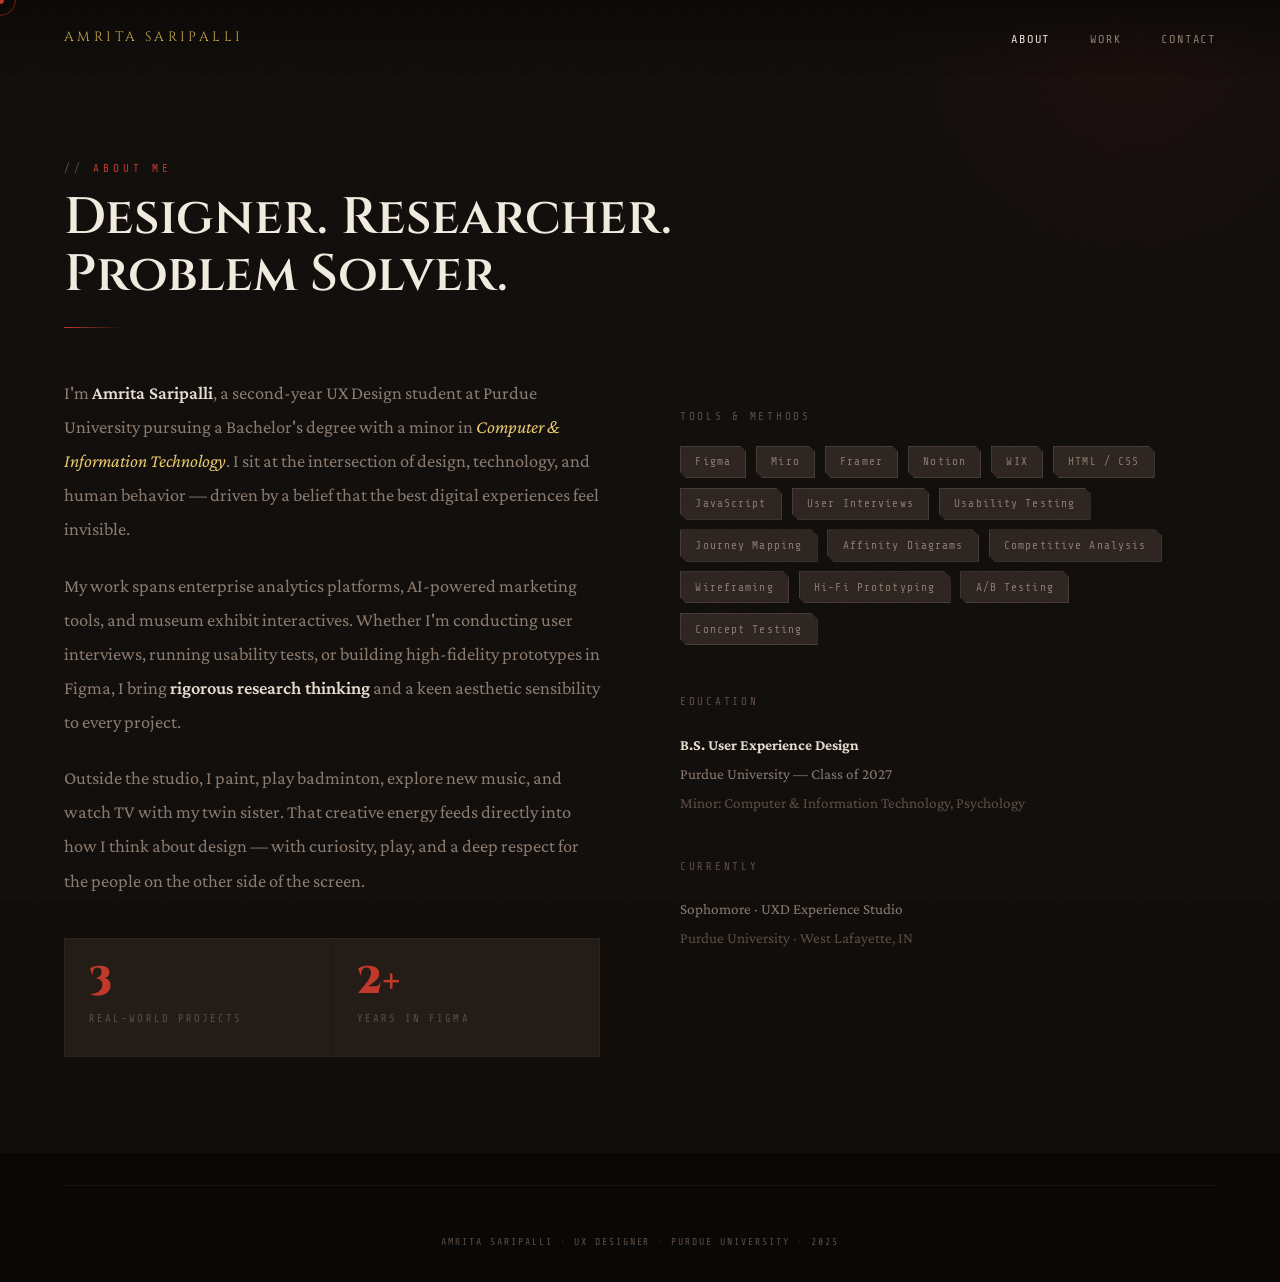
==== about.html @ bf7b432e "Add files via upload" ====
<!DOCTYPE html>
<html lang="en">
<head>
  <meta charset="UTF-8" />
  <meta name="viewport" content="width=device-width, initial-scale=1.0" />
  <title>About — Amrita Saripalli</title>
  <link rel="preconnect" href="https://fonts.googleapis.com">
  <link rel="preconnect" href="https://fonts.gstatic.com" crossorigin>
  <link href="https://fonts.googleapis.com/css2?family=Cinzel:wght@400;600;900&family=Crimson+Pro:ital,wght@0,300;0,400;0,600;1,300;1,400&family=Share+Tech+Mono&display=swap" rel="stylesheet">
  <link rel="stylesheet" href="style.css">
</head>
<body>

  <div id="cursor-dot"></div>
  <div id="cursor-ring"></div>

  <nav>
    <a href="index.html" class="nav-logo">Amrita Saripalli</a>
    <ul class="nav-links">
      <li><a href="about.html" style="color: var(--canvas);">About</a></li>
      <li><a href="index.html#projects">Work</a></li>
      <li><a href="index.html#contact">Contact</a></li>
    </ul>
  </nav>

  <section id="about" style="padding-top: 10rem; min-height: 100vh;">
    <p class="section-label">About Me</p>
    <h2 class="section-title">Designer. Researcher.<br>Problem Solver.</h2>
    <div class="section-divider"></div>

    <div class="about-grid">
      <div class="about-text">
        <p>
          I'm <strong>Amrita Saripalli</strong>, a second-year UX Design student at Purdue University pursuing a Bachelor's degree with a minor in <em>Computer & Information Technology</em>. I sit at the intersection of design, technology, and human behavior — driven by a belief that the best digital experiences feel invisible.
        </p>
        <p>
          My work spans enterprise analytics platforms, AI-powered marketing tools, and museum exhibit interactives. Whether I'm conducting user interviews, running usability tests, or building high-fidelity prototypes in Figma, I bring <strong>rigorous research thinking</strong> and a keen aesthetic sensibility to every project.
        </p>
        <p>
          Outside the studio, I paint, play badminton, explore new music, and watch TV with my twin sister. That creative energy feeds directly into how I think about design — with curiosity, play, and a deep respect for the people on the other side of the screen.
        </p>

        <div class="about-stats">
          <div class="stat-box">
            <span class="stat-number">3</span>
            <span class="stat-label">Real-World Projects</span>
          </div>
          <div class="stat-box">
            <span class="stat-number">2+</span>
            <span class="stat-label">Years in Figma</span>
          </div>
        </div>
      </div>

      <div class="about-skills">
        <div class="skills-heading">Tools & Methods</div>
        <div class="skill-tags">
          <span class="tag">Figma</span>
          <span class="tag">Miro</span>
          <span class="tag">Framer</span>
          <span class="tag">Notion</span>
          <span class="tag">WIX</span>
          <span class="tag">HTML / CSS</span>
          <span class="tag">JavaScript</span>
          <span class="tag">User Interviews</span>
          <span class="tag">Usability Testing</span>
          <span class="tag">Journey Mapping</span>
          <span class="tag">Affinity Diagrams</span>
          <span class="tag">Competitive Analysis</span>
          <span class="tag">Wireframing</span>
          <span class="tag">Hi-Fi Prototyping</span>
          <span class="tag">A/B Testing</span>
          <span class="tag">Concept Testing</span>
        </div>

        <div style="margin-top: 3rem;">
          <div class="skills-heading">Education</div>
          <div style="font-size: 0.95rem; color: var(--ash); line-height: 1.9;">
            <strong style="color: var(--canvas);">B.S. User Experience Design</strong><br>
            Purdue University — Class of 2027<br>
            <span style="color: var(--muted);">Minor: Computer & Information Technology, Psychology</span>
          </div>
        </div>

        <div style="margin-top: 2.5rem;">
          <div class="skills-heading">Currently</div>
          <div style="font-size: 0.95rem; color: var(--ash); line-height: 1.9;">
            Sophomore · UXD Experience Studio<br>
            <span style="color: var(--muted);">Purdue University · West Lafayette, IN</span>
          </div>
        </div>
      </div>
    </div>
  </section>

  <section style="padding: 2rem 4rem; text-align: center;">
    <div class="footer-sig">
      Amrita Saripalli · UX Designer · Purdue University · 2025
    </div>
  </section>

  <script src="main.js"></script>
</body>
</html>
---- style.css ----
/* ═══════════════════════════════════════════
    DESIGN TOKENS
═══════════════════════════════════════════ */
:root {
    --ink:        #0a0806;
  --void:       #100d0b;
  --deep:       #1a1410;
  --surface:    #231c17;
  --panel:      #2d2420;
  --muted:      #5c4d43;
  --ash:        #8a7a6e;
  --canvas:     #e8ddd0;
  --parchment:  #f2ebe0;
  --blood:      #8b1a1a;
  --crimson:    #c0392b;
  --ember:      #e05c3a;
  --gold:       #c9a84c;
  --pale-gold:  #e8c96e;
  --fog:        rgba(232,221,208,0.06);
  --fog-md:     rgba(232,221,208,0.12);
  --fog-lg:     rgba(232,221,208,0.22);

  --font-display: 'Cinzel', serif;
  --font-body:    'Crimson Pro', serif;
  --font-mono:    'Share Tech Mono', monospace;

  --ease-smooth: cubic-bezier(0.25, 0.46, 0.45, 0.94);
  --ease-bounce: cubic-bezier(0.34, 1.56, 0.64, 1);
}

/* ═══════════════════════════════════════════
    RESET & BASE
═══════════════════════════════════════════ */
*, *::before, *::after { box-sizing: border-box; margin: 0; padding: 0; }

html { scroll-behavior: smooth; }

body {
    background: var(--ink);
  color: var(--canvas);
  font-family: var(--font-body);
  font-size: 18px;
  line-height: 1.7;
  overflow-x: hidden;
  cursor: none;
}

/* ═══════════════════════════════════════════
    CUSTOM CURSOR
═══════════════════════════════════════════ */
#cursor-dot {
    position: fixed; top: 0; left: 0; z-index: 9999;
    width: 8px; height: 8px; border-radius: 50%;
    background: var(--crimson);
    pointer-events: none;
    transform: translate(-50%,-50%);
    transition: transform 0.1s, background 0.2s, width 0.2s, height 0.2s;
    mix-blend-mode: normal;
}
#cursor-ring {
    position: fixed; top: 0; left: 0; z-index: 9998;
    width: 32px; height: 32px; border-radius: 50%;
    border: 1px solid rgba(192,57,43,0.5);
    pointer-events: none;
    transform: translate(-50%,-50%);
    transition: transform 0.18s var(--ease-smooth), width 0.25s, height 0.25s, border-color 0.25s;
}
body:has(a:hover) #cursor-dot,
body:has(button:hover) #cursor-dot { width: 14px; height: 14px; background: var(--ember); }
body:has(a:hover) #cursor-ring,
body:has(button:hover) #cursor-ring { width: 48px; height: 48px; border-color: var(--ember); }

/* ═══════════════════════════════════════════
    NOISE TEXTURE OVERLAY
═══════════════════════════════════════════ */
body::before {
    content: '';
  position: fixed; inset: 0; z-index: 9990;
  pointer-events: none;
  opacity: 0.03;
  background-image: url("data:image/svg+xml,%3Csvg viewBox='0 0 256 256' xmlns='http://www.w3.org/2000/svg'%3E%3Cfilter id='noise'%3E%3CfeTurbulence type='fractalNoise' baseFrequency='0.9' numOctaves='4' stitchTiles='stitch'/%3E%3C/filter%3E%3Crect width='100%25' height='100%25' filter='url(%23noise)'/%3E%3C/svg%3E");
  background-size: 128px;
}

/* ═══════════════════════════════════════════
    NAVIGATION
═══════════════════════════════════════════ */
nav {
    position: fixed; top: 0; left: 0; right: 0; z-index: 900;
  display: flex; align-items: center; justify-content: space-between;
  padding: 1.4rem 4rem;
  background: linear-gradient(to bottom, rgba(10,8,6,0.95) 0%, transparent 100%);
  backdrop-filter: blur(2px);
}

.nav-logo {
    font-family: var(--font-display);
  font-size: 0.85rem;
  letter-spacing: 0.25em;
  color: var(--gold);
  text-decoration: none;
  text-transform: uppercase;
}

.nav-links {
    display: flex; gap: 2.5rem; list-style: none;
}

.nav-links a {
    font-family: var(--font-mono);
  font-size: 0.75rem;
  letter-spacing: 0.15em;
  color: var(--ash);
  text-decoration: none;
  text-transform: uppercase;
  transition: color 0.25s;
  position: relative;
}

.nav-links a::after {
    content: '';
  position: absolute; bottom: -3px; left: 0; right: 0;
  height: 1px; background: var(--crimson);
  transform: scaleX(0); transform-origin: left;
  transition: transform 0.3s var(--ease-smooth);
}

.nav-links a:hover { color: var(--canvas); }
.nav-links a:hover::after { transform: scaleX(1); }

/* ═══════════════════════════════════════════
    HERO SECTION
═══════════════════════════════════════════ */
#hero {
    min-height: 100vh;
    display: flex; flex-direction: column;
    justify-content: center; align-items: flex-start;
    padding: 8rem 4rem 4rem;
    position: relative;
    overflow: hidden;
}

/* Atmospheric background layers */
#hero::before {
    content: '';
    position: absolute; inset: 0;
    background:
        radial-gradient(ellipse 60% 60% at 80% 50%, rgba(139,26,26,0.18) 0%, transparent 70%),
        radial-gradient(ellipse 40% 70% at 10% 80%, rgba(201,168,76,0.06) 0%, transparent 60%);
}

/* Vertical scan lines */
#hero::after {
    content: '';
    position: absolute; inset: 0;
    background: repeating-linear-gradient(
      90deg,
    transparent 0px,
    transparent 3px,
    rgba(10,8,6,0.12) 3px,
    rgba(10,8,6,0.12) 4px
    );
    pointer-events: none;
}

.hero-eyebrow {
    font-family: var(--font-mono);
  font-size: 0.72rem;
  letter-spacing: 0.35em;
  color: var(--crimson);
  text-transform: uppercase;
  margin-bottom: 1.5rem;
  opacity: 0;
  animation: fadeUp 0.8s 0.3s var(--ease-smooth) forwards;
}

.hero-eyebrow::before {
    content: '// ';
  color: var(--muted);
}

.hero-name {
    font-family: var(--font-display);
  font-size: clamp(3.5rem, 8vw, 7.5rem);
  font-weight: 900;
  line-height: 0.95;
  letter-spacing: -0.01em;
  color: var(--parchment);
  text-shadow: 0 0 80px rgba(139,26,26,0.4);
  opacity: 0;
  animation: fadeUp 0.9s 0.5s var(--ease-smooth) forwards;
}

.hero-name span {
    display: block;
  color: var(--crimson);
  text-shadow: 0 0 60px rgba(192,57,43,0.6), 0 2px 40px rgba(0,0,0,0.8);
}

.hero-tagline {
    margin-top: 2rem;
  max-width: 480px;
  font-size: 1.25rem;
  font-weight: 300;
  font-style: italic;
  color: var(--ash);
  line-height: 1.6;
  opacity: 0;
  animation: fadeUp 0.9s 0.75s var(--ease-smooth) forwards;
}

.hero-cta {
    margin-top: 3rem;
  display: flex; gap: 1.2rem;
  opacity: 0;
  animation: fadeUp 0.9s 0.95s var(--ease-smooth) forwards;
}

.btn-primary {
    display: inline-block;
  padding: 0.85rem 2.2rem;
  font-family: var(--font-mono);
  font-size: 0.78rem;
  letter-spacing: 0.15em;
  text-transform: uppercase;
  text-decoration: none;
  color: var(--ink);
  background: var(--crimson);
  border: none;
  cursor: none;
  transition: background 0.25s, transform 0.2s, box-shadow 0.25s;
  clip-path: polygon(0 0, calc(100% - 10px) 0, 100% 10px, 100% 100%, 10px 100%, 0 calc(100% - 10px));
}

.btn-primary:hover {
    background: var(--ember);
  transform: translateY(-2px);
  box-shadow: 0 8px 32px rgba(192,57,43,0.4);
}

.btn-ghost {
    display: inline-block;
  padding: 0.85rem 2.2rem;
  font-family: var(--font-mono);
  font-size: 0.78rem;
  letter-spacing: 0.15em;
  text-transform: uppercase;
  text-decoration: none;
  color: var(--canvas);
  background: transparent;
  border: 1px solid var(--muted);
  cursor: none;
  transition: border-color 0.25s, color 0.25s, transform 0.2s;
  clip-path: polygon(0 0, calc(100% - 10px) 0, 100% 10px, 100% 100%, 10px 100%, 0 calc(100% - 10px));
}

.btn-ghost:hover {
    border-color: var(--canvas);
  color: var(--parchment);
  transform: translateY(-2px);
}

/* Decorative right-side element */
.hero-deco {
    position: absolute; right: 4rem; top: 50%;
  transform: translateY(-50%);
  text-align: right;
  opacity: 0;
  animation: fadeIn 1.4s 1.2s ease forwards;
}

.hero-deco-number {
    font-family: var(--font-display);
  font-size: 14rem;
  font-weight: 900;
  line-height: 1;
  color: transparent;
  -webkit-text-stroke: 1px rgba(92,77,67,0.3);
  user-select: none;
}

.hero-deco-label {
    font-family: var(--font-mono);
  font-size: 0.65rem;
  letter-spacing: 0.3em;
  color: var(--muted);
  text-transform: uppercase;
}

/* Scroll indicator */
.scroll-indicator {
    position: absolute; bottom: 3rem; left: 4rem;
  display: flex; align-items: center; gap: 1rem;
  font-family: var(--font-mono);
  font-size: 0.65rem;
  letter-spacing: 0.2em;
  color: var(--muted);
  text-transform: uppercase;
  opacity: 0;
  animation: fadeIn 1s 1.5s ease forwards;
}

.scroll-indicator::before {
    content: '';
  display: block; width: 40px; height: 1px;
  background: var(--muted);
  animation: scrollPulse 2s infinite;
}

/* ═══════════════════════════════════════════
    SECTION SHARED STYLES
═══════════════════════════════════════════ */
section { padding: 6rem 4rem; }

.section-label {
    font-family: var(--font-mono);
  font-size: 0.68rem;
  letter-spacing: 0.35em;
  color: var(--crimson);
  text-transform: uppercase;
  margin-bottom: 0.75rem;
}

.section-label::before { content: '// '; color: var(--muted); }

.section-title {
    font-family: var(--font-display);
  font-size: clamp(2.2rem, 4vw, 3.5rem);
  font-weight: 600;
  color: var(--parchment);
  line-height: 1.1;
  margin-bottom: 1rem;
}

.section-divider {
    width: 60px; height: 1px;
  background: linear-gradient(to right, var(--crimson), transparent);
  margin: 1.5rem 0 3rem;
}

/* ═══════════════════════════════════════════
    ABOUT SECTION
═══════════════════════════════════════════ */
#about {
    background: var(--void);
    position: relative;
    overflow: hidden;
}

#about::before {
    content: '';
    position: absolute; top: -200px; right: -100px;
    width: 500px; height: 500px; border-radius: 50%;
    background: radial-gradient(ellipse, rgba(139,26,26,0.1) 0%, transparent 70%);
    pointer-events: none;
}

.about-grid {
    display: grid;
  grid-template-columns: 1fr 1fr;
  gap: 5rem;
  align-items: start;
}

.about-text p {
    color: var(--ash);
  font-size: 1.15rem;
  line-height: 1.85;
  margin-bottom: 1.4rem;
}

.about-text p strong {
    color: var(--canvas);
  font-weight: 600;
}

.about-text em {
    color: var(--pale-gold);
  font-style: italic;
}

.about-stats {
    display: grid;
  grid-template-columns: 1fr 1fr;
  gap: 1px;
  background: var(--fog);
  border: 1px solid var(--fog);
  margin-top: 2.5rem;
}

.stat-box {
    background: var(--surface);
  padding: 1.5rem;
}

.stat-number {
    font-family: var(--font-display);
  font-size: 2.4rem;
  font-weight: 900;
  color: var(--crimson);
  line-height: 1;
  display: block;
}

.stat-label {
    font-family: var(--font-mono);
  font-size: 0.65rem;
  letter-spacing: 0.2em;
  color: var(--muted);
  text-transform: uppercase;
  margin-top: 0.4rem;
}

.about-skills {
    margin-top: 2rem;
}

.skills-heading {
    font-family: var(--font-mono);
  font-size: 0.68rem;
  letter-spacing: 0.25em;
  color: var(--muted);
  text-transform: uppercase;
  margin-bottom: 1.2rem;
}

.skill-tags {
    display: flex; flex-wrap: wrap; gap: 0.6rem;
}

.tag {
    font-family: var(--font-mono);
  font-size: 0.7rem;
  letter-spacing: 0.1em;
  padding: 0.35rem 0.9rem;
  border: 1px solid var(--fog-md);
  color: var(--ash);
  background: var(--panel);
  transition: border-color 0.2s, color 0.2s;
  clip-path: polygon(0 0, calc(100% - 6px) 0, 100% 6px, 100% 100%, 6px 100%, 0 calc(100% - 6px));
}

.tag:hover { border-color: var(--crimson); color: var(--canvas); }

/* ═══════════════════════════════════════════
    PROJECTS SECTION
═══════════════════════════════════════════ */
#projects {
    background: var(--ink);
}

/* Project entry */
.project-entry {
    margin-bottom: 8rem;
  opacity: 0;
  transform: translateY(30px);
  transition: opacity 0.7s var(--ease-smooth), transform 0.7s var(--ease-smooth);
}

.project-entry.visible {
    opacity: 1;
  transform: translateY(0);
}

.project-header {
    display: flex;
  align-items: baseline;
  gap: 2rem;
  margin-bottom: 2.5rem;
  padding-bottom: 1.5rem;
  border-bottom: 1px solid var(--fog);
}

.project-number {
    font-family: var(--font-display);
  font-size: 0.85rem;
  letter-spacing: 0.2em;
  color: var(--crimson);
}

.project-title {
    font-family: var(--font-display);
  font-size: clamp(1.8rem, 3.5vw, 2.8rem);
  font-weight: 600;
  color: var(--parchment);
  flex: 1;
}

.project-meta {
    font-family: var(--font-mono);
  font-size: 0.65rem;
  letter-spacing: 0.15em;
  color: var(--muted);
  text-align: right;
  line-height: 1.8;
}

.project-meta span { display: block; }
.project-meta strong { color: var(--ash); }

/* Overview strip */
.project-overview {
    display: grid;
  grid-template-columns: 2fr 1fr;
  gap: 3rem;
  margin-bottom: 3rem;
}

.project-desc {
    font-size: 1.1rem;
  color: var(--ash);
  line-height: 1.85;
}

.project-desc p { margin-bottom: 1.2rem; }
.project-desc strong { color: var(--canvas); }

.project-sidebar {
    border-left: 1px solid var(--fog);
  padding-left: 2rem;
}

.sidebar-block { margin-bottom: 2rem; }

.sidebar-heading {
    font-family: var(--font-mono);
  font-size: 0.62rem;
  letter-spacing: 0.25em;
  color: var(--crimson);
  text-transform: uppercase;
  margin-bottom: 0.7rem;
}

.sidebar-block p, .sidebar-block li {
    font-size: 0.95rem;
  color: var(--muted);
  line-height: 1.7;
}

.sidebar-block ul { list-style: none; }
.sidebar-block li::before { content: '→ '; color: var(--crimson); font-size: 0.8rem; }

/* Process timeline */
.process-section {
    margin-bottom: 3rem;
}

.process-label {
    font-family: var(--font-mono);
  font-size: 0.62rem;
  letter-spacing: 0.3em;
  color: var(--muted);
  text-transform: uppercase;
  margin-bottom: 1.5rem;
}

.process-steps {
    display: grid;
  grid-template-columns: repeat(auto-fit, minmax(200px, 1fr));
  gap: 1px;
  background: var(--fog);
  border: 1px solid var(--fog);
  margin-bottom: 3rem;
}

.process-step {
    background: var(--surface);
  padding: 1.5rem;
  position: relative;
  transition: background 0.2s;
}

.process-step:hover { background: var(--panel); }

.step-num {
    font-family: var(--font-display);
  font-size: 1.8rem;
  font-weight: 900;
  color: var(--blood);
  opacity: 0.6;
  line-height: 1;
  margin-bottom: 0.5rem;
}

.step-title {
    font-family: var(--font-mono);
  font-size: 0.7rem;
  letter-spacing: 0.12em;
  color: var(--canvas);
  text-transform: uppercase;
  margin-bottom: 0.5rem;
}

.step-desc {
    font-size: 0.92rem;
  color: var(--muted);
  line-height: 1.6;
}

/* Image gallery grid */
.img-gallery {
    display: grid;
  gap: 0.5rem;
  margin: 2rem 0;
}

.img-gallery.cols-2 { grid-template-columns: 1fr 1fr; }
.img-gallery.cols-3 { grid-template-columns: 1fr 1fr 1fr; }
.img-gallery.hero-left {
    grid-template-columns: 1.6fr 1fr;
  grid-template-rows: auto auto;
}
.img-gallery.hero-left .img-item:first-child { grid-row: 1 / 3; }

.img-item {
    overflow: hidden;
  background: var(--surface);
  position: relative;
}

.img-item img {
    width: 100%; height: 100%;
  object-fit: cover;
  display: block;
  transition: transform 0.5s var(--ease-smooth), filter 0.4s;
  filter: brightness(0.9) saturate(0.85);
}

.img-item:hover img {
    transform: scale(1.03);
  filter: brightness(1) saturate(1);
}

.img-caption {
    position: absolute; bottom: 0; left: 0; right: 0;
  background: linear-gradient(transparent, rgba(10,8,6,0.85));
  padding: 1.5rem 1rem 0.75rem;
  font-family: var(--font-mono);
  font-size: 0.6rem;
  letter-spacing: 0.15em;
  color: var(--ash);
  text-transform: uppercase;
  transform: translateY(100%);
  transition: transform 0.35s var(--ease-smooth);
}

.img-item:hover .img-caption { transform: translateY(0); }

/* Key findings block */
.findings-block {
    background: var(--surface);
  border-left: 3px solid var(--crimson);
  padding: 2rem 2.5rem;
  margin: 2rem 0;
}

.findings-block h4 {
    font-family: var(--font-mono);
  font-size: 0.68rem;
  letter-spacing: 0.25em;
  color: var(--crimson);
  text-transform: uppercase;
  margin-bottom: 1rem;
}

.findings-list {
    list-style: none;
  display: grid;
  grid-template-columns: 1fr 1fr;
  gap: 0.8rem 2rem;
}

.findings-list li {
    font-size: 0.95rem;
  color: var(--ash);
  padding-left: 1.2rem;
  position: relative;
  line-height: 1.6;
}

.findings-list li::before {
    content: '▸';
  position: absolute; left: 0;
  color: var(--crimson); font-size: 0.75rem;
}

/* Outcome callout */
.outcome-callout {
    background: linear-gradient(135deg, var(--blood) 0%, var(--surface) 100%);
  border: 1px solid rgba(139,26,26,0.4);
  padding: 2.5rem;
  margin: 3rem 0;
  clip-path: polygon(0 0, calc(100% - 20px) 0, 100% 20px, 100% 100%, 20px 100%, 0 calc(100% - 20px));
}

.outcome-callout h4 {
    font-family: var(--font-display);
  font-size: 1.1rem;
  color: var(--parchment);
  margin-bottom: 1rem;
}

.outcome-callout p {
    font-size: 1.05rem;
  color: var(--canvas);
  opacity: 0.85;
  line-height: 1.75;
}

/* Project divider */
.project-divider {
    width: 100%; height: 1px;
  background: linear-gradient(to right, transparent, var(--fog-md), transparent);
  margin: 5rem 0;
}

/* ═══════════════════════════════════════════
    CONTACT SECTION
═══════════════════════════════════════════ */
#contact {
    background: var(--void);
    text-align: center;
    padding: 8rem 4rem;
    position: relative;
    overflow: hidden;
}

#contact::before {
    content: '';
    position: absolute; inset: 0;
    background: radial-gradient(ellipse 70% 50% at 50% 50%, rgba(139,26,26,0.15) 0%, transparent 70%);
}

.contact-inner { position: relative; z-index: 1; max-width: 600px; margin: 0 auto; }

.contact-pre {
    font-family: var(--font-mono);
  font-size: 0.7rem;
  letter-spacing: 0.3em;
  color: var(--crimson);
  text-transform: uppercase;
  margin-bottom: 1.5rem;
}

.contact-title {
    font-family: var(--font-display);
  font-size: clamp(2.5rem, 5vw, 4rem);
  font-weight: 900;
  color: var(--parchment);
  line-height: 1.1;
  margin-bottom: 1.5rem;
}

.contact-sub {
    font-size: 1.1rem;
  color: var(--ash);
  font-style: italic;
  margin-bottom: 3rem;
  line-height: 1.7;
}

.contact-links {
    display: flex; justify-content: center; gap: 1.5rem; flex-wrap: wrap;
  margin-bottom: 4rem;
}

.contact-link {
    display: inline-flex; align-items: center; gap: 0.6rem;
  font-family: var(--font-mono);
  font-size: 0.75rem;
  letter-spacing: 0.15em;
  text-transform: uppercase;
  text-decoration: none;
  color: var(--ash);
  border: 1px solid var(--fog-md);
  padding: 0.8rem 1.6rem;
  transition: color 0.2s, border-color 0.2s, transform 0.2s;
  clip-path: polygon(0 0, calc(100% - 8px) 0, 100% 8px, 100% 100%, 8px 100%, 0 calc(100% - 8px));
}

.contact-link:hover {
    color: var(--canvas);
  border-color: var(--crimson);
  transform: translateY(-2px);
}

.footer-sig {
    font-family: var(--font-mono);
  font-size: 0.62rem;
  letter-spacing: 0.2em;
  color: var(--muted);
  text-transform: uppercase;
  padding-top: 3rem;
  border-top: 1px solid var(--fog);
}

/* ═══════════════════════════════════════════
    ANIMATIONS
═══════════════════════════════════════════ */
@keyframes fadeUp {
    from { opacity: 0; transform: translateY(24px); }
    to   { opacity: 1; transform: translateY(0); }
}

@keyframes fadeIn {
    from { opacity: 0; }
    to   { opacity: 1; }
}

@keyframes scrollPulse {
    0%, 100% { opacity: 0.4; }
  50%      { opacity: 1; }
}

/* ═══════════════════════════════════════════
    RESPONSIVE
═══════════════════════════════════════════ */
@media (max-width: 900px) {
    nav { padding: 1.2rem 2rem; }
  .nav-links { gap: 1.5rem; }
  section { padding: 4rem 2rem; }
  #hero { padding: 7rem 2rem 4rem; }
  .hero-deco { display: none; }
  .about-grid { grid-template-columns: 1fr; gap: 3rem; }
  .project-overview { grid-template-columns: 1fr; gap: 2rem; }
  .project-sidebar { border-left: none; border-top: 1px solid var(--fog); padding: 2rem 0 0; }
  .img-gallery.cols-3 { grid-template-columns: 1fr 1fr; }
  .img-gallery.hero-left { grid-template-columns: 1fr; }
  .img-gallery.hero-left .img-item:first-child { grid-row: auto; }
  .findings-list { grid-template-columns: 1fr; }
}
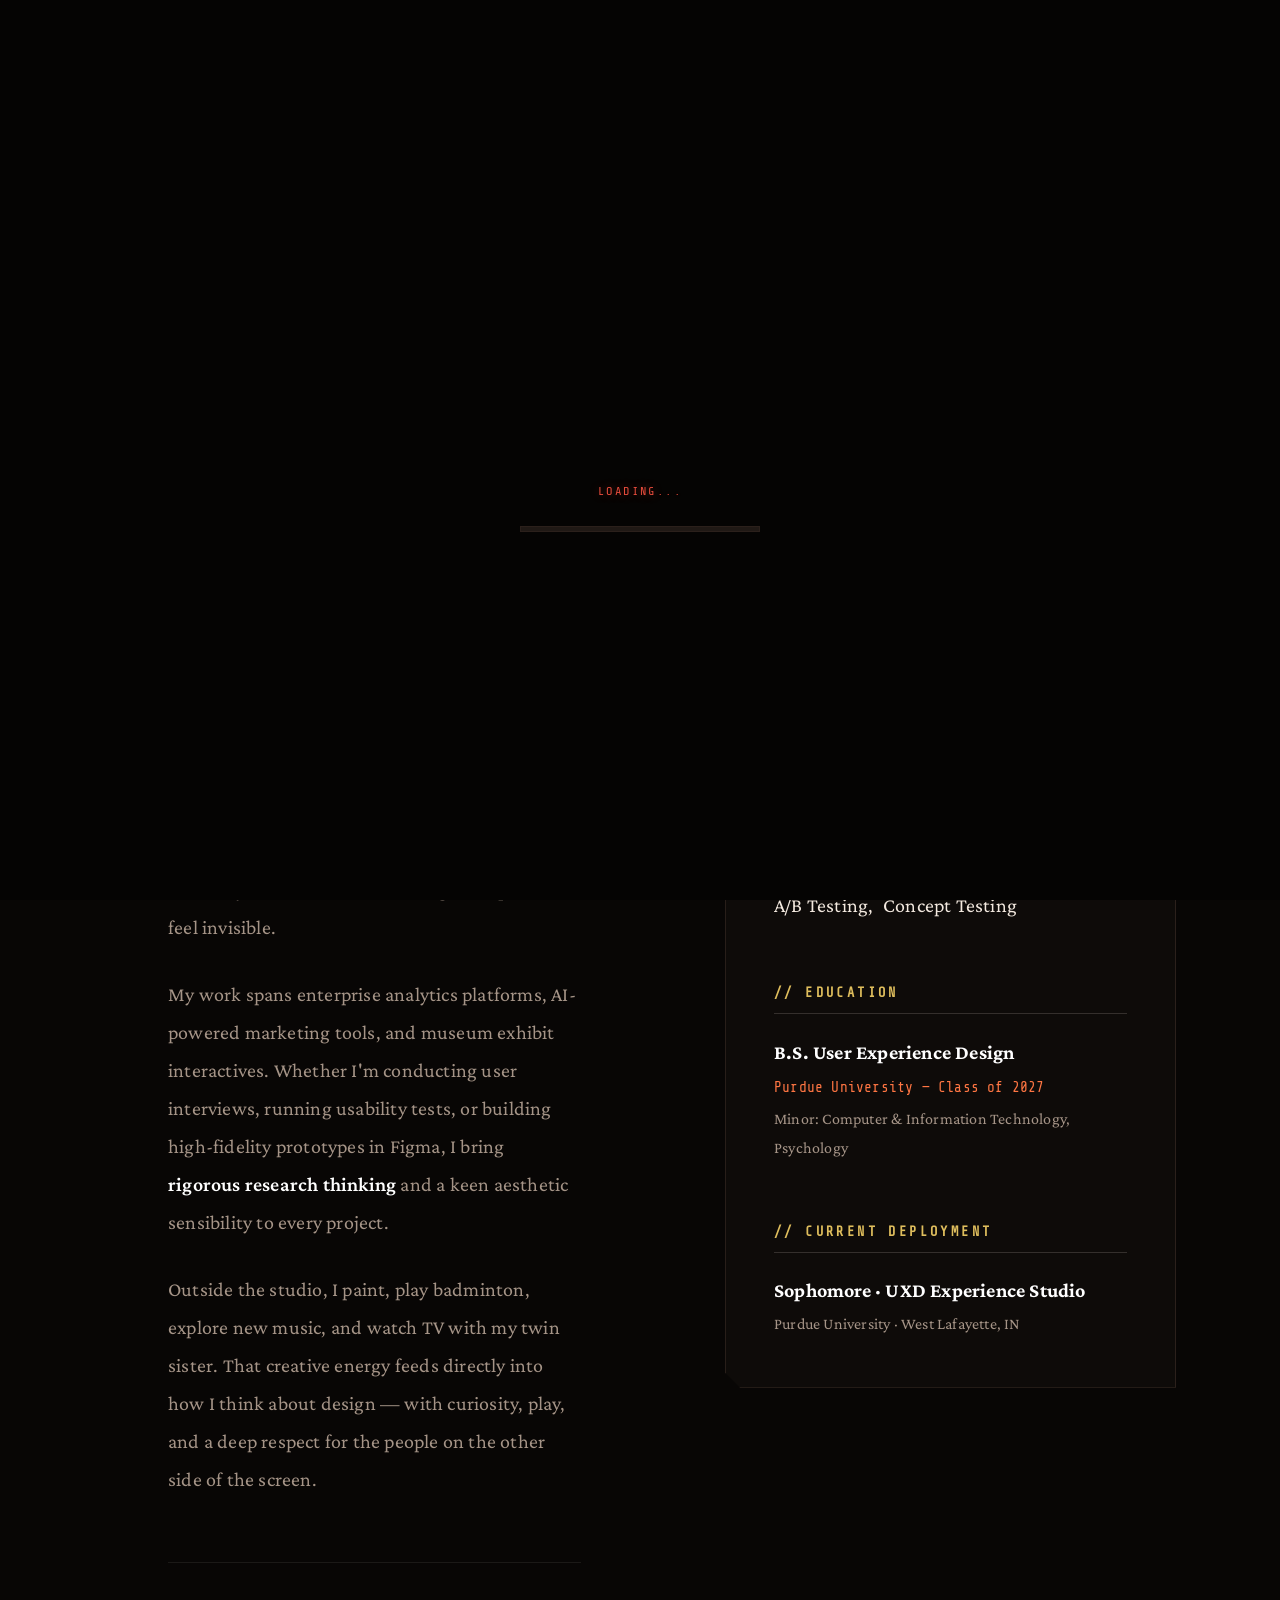
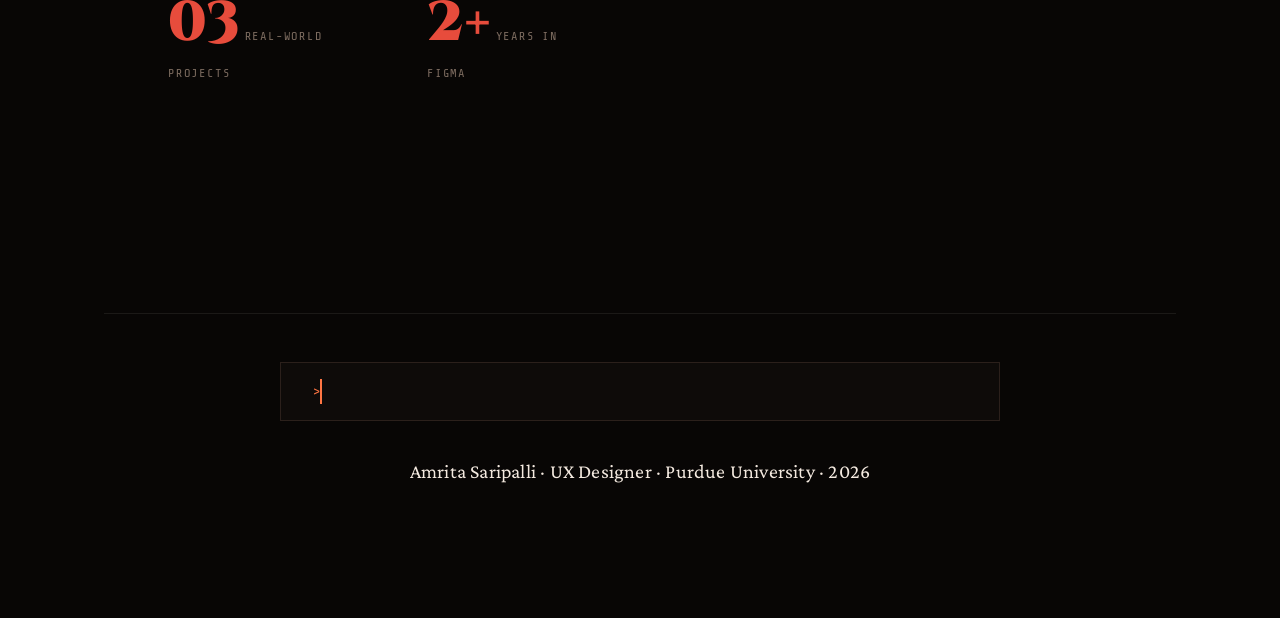
==== commit 48e147b1: "Add files via upload" ====
--- a/about.html
+++ b/about.html
@@ -11,6 +11,21 @@
 </head>
 <body>
 
+  <div id="game-loader">
+    <div class="loader-content">
+      <div class="pixel-leon"></div>
+      <p class="loader-text">LOADING...</p>
+      <div class="loader-bar-container">
+        <div class="loader-bar"></div>
+      </div>
+    </div>
+  </div>
+
+  <div class="top-right-battleground">
+    <div class="battle-leon"></div>
+    <div class="battle-zombie"></div>
+  </div>
+
   <div id="cursor-dot"></div>
   <div id="cursor-ring"></div>
 
@@ -23,81 +38,92 @@
     </ul>
   </nav>
 
-  <section id="about" style="padding-top: 10rem; min-height: 100vh;">
-    <p class="section-label">About Me</p>
-    <h2 class="section-title">Designer. Researcher.<br>Problem Solver.</h2>
-    <div class="section-divider"></div>
+  <main class="clean-about-wrapper">
+    <header class="about-hero-header">
+      <p class="section-label">Personnel Dossier</p>
+      <h2 class="section-title">Designer. Researcher.<br>Problem Solver.</h2>
+      <div class="section-divider"></div>
+    </header>
 
-    <div class="about-grid">
-      <div class="about-text">
-        <p>
-          I'm <strong>Amrita Saripalli</strong>, a second-year UX Design student at Purdue University pursuing a Bachelor's degree with a minor in <em>Computer & Information Technology</em>. I sit at the intersection of design, technology, and human behavior — driven by a belief that the best digital experiences feel invisible.
-        </p>
-        <p>
-          My work spans enterprise analytics platforms, AI-powered marketing tools, and museum exhibit interactives. Whether I'm conducting user interviews, running usability tests, or building high-fidelity prototypes in Figma, I bring <strong>rigorous research thinking</strong> and a keen aesthetic sensibility to every project.
-        </p>
-        <p>
-          Outside the studio, I paint, play badminton, explore new music, and watch TV with my twin sister. That creative energy feeds directly into how I think about design — with curiosity, play, and a deep respect for the people on the other side of the screen.
-        </p>
+    <div class="clean-about-grid">
+      
+      <section class="bio-panel">
+        <div class="text-block">
+          <p>
+            I'm <strong>Amrita Saripalli</strong>, a second-year UX Design student at Purdue University pursuing a Bachelor's degree with a minor in <em>Computer & Information Technology</em>. I sit at the intersection of design, technology, and human behavior — driven by a belief that the best digital experiences feel invisible.
+          </p>
+          <p>
+            My work spans enterprise analytics platforms, AI-powered marketing tools, and museum exhibit interactives. Whether I'm conducting user interviews, running usability tests, or building high-fidelity prototypes in Figma, I bring <strong>rigorous research thinking</strong> and a keen aesthetic sensibility to every project.
+          </p>
+          <p>
+            Outside the studio, I paint, play badminton, explore new music, and watch TV with my twin sister. That creative energy feeds directly into how I think about design — with curiosity, play, and a deep respect for the people on the other side of the screen.
+          </p>
+        </div>
 
-        <div class="about-stats">
-          <div class="stat-box">
-            <span class="stat-number">3</span>
-            <span class="stat-label">Real-World Projects</span>
+        <div class="clean-stats-row">
+          <div class="clean-stat-item">
+            <span class="stat-num">03</span>
+            <span class="stat-lbl">Real-World Projects</span>
           </div>
-          <div class="stat-box">
-            <span class="stat-number">2+</span>
-            <span class="stat-label">Years in Figma</span>
+          <div class="clean-stat-item">
+            <span class="stat-num">2+</span>
+            <span class="stat-lbl">Years in Figma</span>
           </div>
         </div>
-      </div>
+      </section>
 
-      <div class="about-skills">
-        <div class="skills-heading">Tools & Methods</div>
-        <div class="skill-tags">
-          <span class="tag">Figma</span>
-          <span class="tag">Miro</span>
-          <span class="tag">Framer</span>
-          <span class="tag">Notion</span>
-          <span class="tag">WIX</span>
-          <span class="tag">HTML / CSS</span>
-          <span class="tag">JavaScript</span>
-          <span class="tag">User Interviews</span>
-          <span class="tag">Usability Testing</span>
-          <span class="tag">Journey Mapping</span>
-          <span class="tag">Affinity Diagrams</span>
-          <span class="tag">Competitive Analysis</span>
-          <span class="tag">Wireframing</span>
-          <span class="tag">Hi-Fi Prototyping</span>
-          <span class="tag">A/B Testing</span>
-          <span class="tag">Concept Testing</span>
-        </div>
-
-        <div style="margin-top: 3rem;">
-          <div class="skills-heading">Education</div>
-          <div style="font-size: 0.95rem; color: var(--ash); line-height: 1.9;">
-            <strong style="color: var(--canvas);">B.S. User Experience Design</strong><br>
-            Purdue University — Class of 2027<br>
-            <span style="color: var(--muted);">Minor: Computer & Information Technology, Psychology</span>
+      <aside class="meta-panel">
+        
+        <div class="meta-section">
+          <h4 class="meta-title">// Tools & Methods</h4>
+          <div class="clean-tags-container">
+            <span class="tag">Figma,</span>
+            <span class="tag">Miro,</span>
+            <span class="tag">Notion,</span>
+            <span class="tag">HTML / CSS,</span>
+            <span class="tag">JavaScript,</span>
+            <span class="tag">User Interviews,</span>
+            <span class="tag">Usability Testing,</span>
+            <span class="tag">Journey Mapping,</span>
+            <span class="tag">Affinity Diagrams,</span>
+            <span class="tag">Competitive Analysis,</span>
+            <span class="tag">Wireframing,</span>
+            <span class="tag">Hi-Fi Prototyping,</span>
+            <span class="tag">A/B Testing,</span>
+            <span class="tag">Concept Testing</span>
           </div>
         </div>
 
-        <div style="margin-top: 2.5rem;">
-          <div class="skills-heading">Currently</div>
-          <div style="font-size: 0.95rem; color: var(--ash); line-height: 1.9;">
-            Sophomore · UXD Experience Studio<br>
-            <span style="color: var(--muted);">Purdue University · West Lafayette, IN</span>
+        <div class="meta-section">
+          <h4 class="meta-title">// Education</h4>
+          <div class="meta-details">
+            <strong>B.S. User Experience Design</strong>
+            <p class="sub-detail">Purdue University — Class of 2027</p>
+            <p class="ash-detail">Minor: Computer & Information Technology, Psychology</p>
           </div>
         </div>
+
+        <div class="meta-section">
+          <h4 class="meta-title">// Current Deployment</h4>
+          <div class="meta-details">
+            <strong>Sophomore · UXD Experience Studio</strong>
+            <p class="ash-detail">Purdue University · West Lafayette, IN</p>
+          </div>
+        </div>
+
+      </aside>
+    </div>
+
+    <footer class="terminal-footer">
+      <div class="typewriter-container">
+        <span class="terminal-prompt">> </span>
+        <p class="typewriter-text">SYSTEM LOG: AMRITA SARIPALLI IS READY FOR ACTIVE DEPLOYMENT...</p>
       </div>
-    </div>
-  </section>
-
-  <section style="padding: 2rem 4rem; text-align: center;">
-    <div class="footer-sig">
-      Amrita Saripalli · UX Designer · Purdue University · 2025
-    </div>
-  </section>
+      <div class="footer-sig">
+        Amrita Saripalli · UX Designer · Purdue University · 2026
+      </div>
+    </footer>
+  </main>
 
   <script src="main.js"></script>
 </body>
--- a/style.css
+++ b/style.css
@@ -1,24 +1,24 @@
 /* ═══════════════════════════════════════════
-    DESIGN TOKENS
+    DESIGN TOKENS (UPDATED FOR HIGHER READABILITY)
 ═══════════════════════════════════════════ */
 :root {
-    --ink:        #0a0806;
-  --void:       #100d0b;
-  --deep:       #1a1410;
-  --surface:    #231c17;
-  --panel:      #2d2420;
-  --muted:      #5c4d43;
-  --ash:        #8a7a6e;
-  --canvas:     #e8ddd0;
-  --parchment:  #f2ebe0;
-  --blood:      #8b1a1a;
-  --crimson:    #c0392b;
-  --ember:      #e05c3a;
-  --gold:       #c9a84c;
-  --pale-gold:  #e8c96e;
-  --fog:        rgba(232,221,208,0.06);
-  --fog-md:     rgba(232,221,208,0.12);
-  --fog-lg:     rgba(232,221,208,0.22);
+  --ink:        #080605;
+  --void:       #0e0b09;
+  --deep:       #16110e;
+  --surface:    #201915;
+  --panel:      #2b201b;
+  --muted:      #7c6b5f; 
+  --ash:        #a59487; 
+  --canvas:     #f4eae0; 
+  --parchment:  #ffffff; 
+  --blood:      #a61c1c;
+  --crimson:    #e74c3c; 
+  --ember:      #ff7643; 
+  --gold:       #dfbe5d; 
+  --pale-gold:  #fad773;
+  --fog:        rgba(244,234,224,0.08);
+  --fog-md:     rgba(244,234,224,0.16);
+  --fog-lg:     rgba(244,234,224,0.28);
 
   --font-display: 'Cinzel', serif;
   --font-body:    'Crimson Pro', serif;
@@ -36,45 +36,47 @@
 html { scroll-behavior: smooth; }
 
 body {
-    background: var(--ink);
+  background: var(--ink);
   color: var(--canvas);
   font-family: var(--font-body);
-  font-size: 18px;
-  line-height: 1.7;
+  font-size: 20px; 
+  line-height: 1.85; 
   overflow-x: hidden;
   cursor: none;
+  letter-spacing: 0.01em;
+}
+
+p strong {
+  color: var(--parchment);
+  font-weight: 600;
 }
 
 /* ═══════════════════════════════════════════
     CUSTOM CURSOR
 ═══════════════════════════════════════════ */
 #cursor-dot {
-    position: fixed; top: 0; left: 0; z-index: 9999;
-    width: 8px; height: 8px; border-radius: 50%;
-    background: var(--crimson);
-    pointer-events: none;
-    transform: translate(-50%,-50%);
-    transition: transform 0.1s, background 0.2s, width 0.2s, height 0.2s;
-    mix-blend-mode: normal;
+  position: fixed; top: 0; left: 0; z-index: 9999;
+  width: 10px; height: 10px; border-radius: 50%;
+  background: var(--crimson);
+  pointer-events: none;
+  transform: translate(-50%,-50%);
+  transition: transform 0.1s, background 0.2s, width 0.2s, height 0.2s;
 }
 #cursor-ring {
-    position: fixed; top: 0; left: 0; z-index: 9998;
-    width: 32px; height: 32px; border-radius: 50%;
-    border: 1px solid rgba(192,57,43,0.5);
-    pointer-events: none;
-    transform: translate(-50%,-50%);
-    transition: transform 0.18s var(--ease-smooth), width 0.25s, height 0.25s, border-color 0.25s;
+  position: fixed; top: 0; left: 0; z-index: 9998;
+  width: 36px; height: 36px; border-radius: 50%;
+  border: 1px solid rgba(231,76,60,0.6);
+  pointer-events: none;
+  transform: translate(-50%,-50%);
+  transition: transform 0.18s var(--ease-smooth), width 0.25s, height 0.25s, border-color 0.25s;
 }
 body:has(a:hover) #cursor-dot,
-body:has(button:hover) #cursor-dot { width: 14px; height: 14px; background: var(--ember); }
+body:has(button:hover) #cursor-dot { width: 16px; height: 16px; background: var(--ember); }
 body:has(a:hover) #cursor-ring,
-body:has(button:hover) #cursor-ring { width: 48px; height: 48px; border-color: var(--ember); }
-
-/* ═══════════════════════════════════════════
-    NOISE TEXTURE OVERLAY
-═══════════════════════════════════════════ */
+body:has(button:hover) #cursor-ring { width: 54px; height: 54px; border-color: var(--ember); }
+
 body::before {
-    content: '';
+  content: '';
   position: fixed; inset: 0; z-index: 9990;
   pointer-events: none;
   opacity: 0.03;
@@ -86,746 +88,878 @@
     NAVIGATION
 ═══════════════════════════════════════════ */
 nav {
-    position: fixed; top: 0; left: 0; right: 0; z-index: 900;
+  position: fixed; top: 0; left: 0; right: 0; z-index: 900;
   display: flex; align-items: center; justify-content: space-between;
-  padding: 1.4rem 4rem;
-  background: linear-gradient(to bottom, rgba(10,8,6,0.95) 0%, transparent 100%);
-  backdrop-filter: blur(2px);
+  padding: 1.6rem 4rem;
+  background: linear-gradient(to bottom, rgba(8,6,5,0.98) 0%, transparent 100%);
+  backdrop-filter: blur(4px);
 }
 
 .nav-logo {
-    font-family: var(--font-display);
+  font-family: var(--font-display);
+  font-size: 1.05rem;
+  letter-spacing: 0.25em;
+  color: var(--gold);
+  text-decoration: none;
+  text-transform: uppercase;
+  font-weight: 600;
+}
+
+.nav-links { display: flex; gap: 3rem; list-style: none; }
+.nav-links a {
+  font-family: var(--font-mono);
+  font-size: 0.85rem;
+  letter-spacing: 0.15em;
+  color: var(--ash);
+  text-decoration: none;
+  text-transform: uppercase;
+  transition: color 0.25s;
+  position: relative;
+}
+.nav-links a::after {
+  content: '';
+  position: absolute; bottom: -3px; left: 0; right: 0;
+  height: 2px; background: var(--crimson);
+  transform: scaleX(0); transform-origin: left;
+  transition: transform 0.3s var(--ease-smooth);
+}
+.nav-links a:hover { color: var(--canvas); }
+.nav-links a:hover::after { transform: scaleX(1); }
+
+/* ═══════════════════════════════════════════
+    HERO SECTION
+═══════════════════════════════════════════ */
+#hero {
+  min-height: 100vh;
+  display: flex; flex-direction: column;
+  justify-content: center; align-items: flex-start;
+  padding: 10rem 4rem 4rem;
+  position: relative;
+  overflow: hidden;
+}
+#hero::before {
+  content: '';
+  position: absolute; inset: 0;
+  background:
+    radial-gradient(ellipse 60% 60% at 85% 50%, rgba(166,28,28,0.22) 0%, transparent 70%),
+    radial-gradient(ellipse 40% 70% at 10% 80%, rgba(223,190,93,0.08) 0%, transparent 60%);
+}
+
+.hero-eyebrow {
+  font-family: var(--font-mono);
+  font-size: 0.85rem;
+  letter-spacing: 0.35em;
+  color: var(--ember);
+  text-transform: uppercase;
+  margin-bottom: 1.5rem;
+}
+
+.hero-tagline {
+  margin-top: 2.5rem;
+  max-width: 580px;
+  font-size: 1.4rem;
+  color: var(--canvas);
+}
+
+.hero-cta { margin-top: 3.5rem; display: flex; gap: 1.5rem; }
+
+.btn-primary {
+  display: inline-block;
+  padding: 1rem 2.5rem;
+  font-family: var(--font-mono);
+  font-size: 0.85rem;
+  letter-spacing: 0.15em;
+  text-transform: uppercase;
+  text-decoration: none;
+  color: #000000;
+  background: var(--crimson);
+  font-weight: 600;
+  transition: all 0.25s;
+  clip-path: polygon(0 0, calc(100% - 12px) 0, 100% 12px, 100% 100%, 12px 100%, 0 calc(100% - 12px));
+}
+.btn-primary:hover {
+  background: var(--ember);
+  transform: translateY(-3px);
+  box-shadow: 0 10px 30px rgba(231,76,60,0.4);
+}
+
+.btn-ghost {
+  display: inline-block;
+  padding: 1rem 2.5rem;
+  font-family: var(--font-mono);
+  font-size: 0.85rem;
+  letter-spacing: 0.15em;
+  text-transform: uppercase;
+  text-decoration: none;
+  color: var(--canvas);
+  border: 1px solid var(--muted);
+  transition: all 0.25s;
+  clip-path: polygon(0 0, calc(100% - 12px) 0, 100% 12px, 100% 100%, 12px 100%, 0 calc(100% - 12px));
+}
+.btn-ghost:hover {
+  border-color: var(--parchment);
+  color: var(--parchment);
+  background: rgba(255,255,255,0.03);
+}
+
+/* ═══════════════════════════════════════════
+    SECTIONS & GRID SYSTEM
+═══════════════════════════════════════════ */
+section { padding: 8rem 4rem; }
+.section-label {
+  font-family: var(--font-mono);
+  font-size: 0.85rem;
+  letter-spacing: 0.35em;
+  color: var(--ember);
+  text-transform: uppercase;
+  margin-bottom: 1rem;
+}
+.section-title {
+  font-family: var(--font-display);
+  font-size: clamp(2.6rem, 5vw, 4rem);
+  color: var(--parchment);
+}
+.section-divider {
+  width: 100px; height: 2px;
+  background: linear-gradient(to right, var(--crimson), transparent);
+  margin: 2rem 0 4rem;
+}
+
+.doc-list {
+  margin: 2.5rem 0;
+  padding-left: 1.5rem;
+}
+.doc-list li {
+  margin-bottom: 1.5rem;
+  line-height: 1.8;
+}
+
+.findings-block {
+  background: var(--surface);
+  border-left: 4px solid var(--ember);
+  padding: 2.5rem;
+  margin: 3rem 0;
+}
+.findings-block h4 {
+  font-family: var(--font-mono);
+  font-size: 0.9rem;
+  letter-spacing: 0.2em;
+  color: var(--ember);
+  text-transform: uppercase;
+  margin-bottom: 1.5rem;
+}
+
+.outcome-callout {
+  background: linear-gradient(135deg, var(--deep) 0%, var(--panel) 100%);
+  border: 1px solid var(--blood);
+  padding: 3rem;
+  margin: 4rem 0;
+  clip-path: polygon(0 0, calc(100% - 24px) 0, 100% 24px, 100% 100%, 24px 100%, 0 calc(100% - 24px));
+}
+.outcome-callout h4 {
+  font-family: var(--font-display);
+  font-size: 1.4rem;
+  color: var(--pale-gold);
+  margin-bottom: 1rem;
+}
+
+/* ═══════════════════════════════════════════
+    FUN & INTERACTIVE SNEAK-PEEK VIEWPORTS
+═══════════════════════════════════════════ */
+.project-overview {
+  display: grid;
+  grid-template-columns: 1.5fr 1fr; 
+  gap: 4rem;
+  align-items: center;
+  margin-bottom: 3rem;
+}
+
+.project-sidebar {
+  border-left: none; 
+  padding-left: 0;
+  display: flex;
+  justify-content: center;
+  align-items: center;
+}
+
+.sneak-peek-viewport {
+  position: relative;
+  width: 100%;
+  max-width: 340px; 
+  aspect-ratio: 1 / 1; 
+  background: var(--void);
+  border: 1px solid var(--panel);
+  overflow: hidden;
+  clip-path: polygon(0 0, calc(100% - 15px) 0, 100% 15px, 100% 100%, 15px 100%, 0 calc(100% - 15px));
+  transition: border-color 0.4s var(--ease-smooth), box-shadow 0.4s var(--ease-smooth);
+}
+
+.sneak-peek-viewport::before,
+.sneak-peek-viewport::after {
+  content: '';
+  position: absolute;
+  width: 12px;
+  height: 12px;
+  z-index: 10;
+  pointer-events: none;
+  transition: border-color 0.3s;
+}
+.sneak-peek-viewport::before {
+  top: 10px; left: 10px;
+  border-top: 2px solid var(--muted);
+  border-left: 2px solid var(--muted);
+}
+.sneak-peek-viewport::after {
+  bottom: 10px; right: 10px;
+  border-bottom: 2px solid var(--muted);
+  border-right: 2px solid var(--muted);
+}
+
+.sneak-peek-viewport img {
+  width: 100%;
+  height: 100%;
+  object-fit: cover;
+  display: block;
+  filter: brightness(0.4) grayscale(0.6) contrast(1.2); 
+  transform: scale(1.05) rotate(-1deg); 
+  transition: transform 0.6s cubic-bezier(0.25, 1, 0.5, 1), filter 0.6s var(--ease-smooth);
+}
+
+.peek-badge {
+  position: absolute;
+  bottom: 12px;
+  left: 12px;
+  font-family: var(--font-mono);
+  font-size: 0.65rem;
+  letter-spacing: 0.2em;
+  color: var(--muted);
+  background: rgba(8, 6, 5, 0.85);
+  padding: 2px 8px;
+  text-transform: uppercase;
+  z-index: 5;
+  border: 1px solid transparent;
+  transition: all 0.3s;
+}
+.peek-badge::before {
+  content: '🔒 REVEAL SNEAK PEEK';
+}
+
+.project-entry:hover .sneak-peek-viewport {
+  border-color: var(--ember);
+  box-shadow: 0 0 20px rgba(255, 118, 67, 0.15);
+}
+
+.project-entry:hover .sneak-peek-viewport::before,
+.project-entry:hover .sneak-peek-viewport::after {
+  border-color: var(--ember); 
+}
+
+.project-entry:hover .sneak-peek-viewport img {
+  filter: brightness(1.0) grayscale(0) contrast(1.0); 
+  transform: scale(1.15) rotate(0deg); 
+}
+
+.project-entry:hover .peek-badge {
+  color: var(--ember);
+  border-color: var(--blood);
+  background: var(--ink);
+}
+.project-entry:hover .peek-badge::before {
+  content: '👁️ DOSSIER UNLOCKED'; 
+}
+
+/* ═══════════════════════════════════════════
+    PIXEL LEON GAME LOADER
+═══════════════════════════════════════════ */
+#game-loader {
+  position: fixed;
+  inset: 0;
+  background: #050403; 
+  z-index: 10000; 
+  display: flex;
+  justify-content: center;
+  align-items: center;
+  transition: opacity 0.6s cubic-bezier(0.25, 0.46, 0.45, 0.94), visibility 0.6s;
+}
+
+.loader-content {
+  text-align: center;
+  display: flex;
+  flex-direction: column;
+  align-items: center;
+  gap: 1.5rem;
+}
+
+.pixel-leon {
+  width: 8px;  
+  height: 8px; 
+  position: relative;
+  left: -8px; 
+  margin-bottom: 80px; 
+  image-rendering: pixelated;
+  image-rendering: crisp-edges;
+  transform: scale(2.5); 
+  animation: pureLeonRun 0.5s steps(1) infinite;
+}
+
+.loader-text {
+  font-family: 'Share Tech Mono', monospace;
+  font-size: 0.75rem;
+  letter-spacing: 0.2em;
+  color: #e74c3c;
+  text-shadow: 0 0 10px rgba(231, 76, 60, 0.4);
+}
+
+.loader-bar-container {
+  width: 240px;
+  height: 6px;
+  background: #201915;
+  border: 1px solid #2b201b;
+  padding: 2px;
+  overflow: hidden;
+}
+
+.loader-bar {
+  height: 100%;
+  width: 0%;
+  background: #ff7643;
+  box-shadow: 0 0 8px #ff7643;
+  animation: loadProgress 1.8s cubic-bezier(0.25, 1, 0.5, 1) forwards;
+}
+
+@keyframes pureLeonRun {
+  0%, 100% {
+    box-shadow:
+      4px -24px #dfbe5d, 8px -24px #dfbe5d, 12px -24px #dfbe5d,
+      0px -20px #dfbe5d, 4px -20px #fad773, 8px -20px #fad773, 12px -20px #dfbe5d,
+      4px -16px #f4eae0, 8px -16px #f4eae0, 12px -16px #f4eae0,
+      4px -12px #34527d, 8px -12px #4a72a8, 12px -12px #34527d,
+      0px -8px #34527d, 2px -8px #4a72a8, 4px -8px #4a72a8, 12px -8px #34527d, 16px -8px #34527d,
+      4px -4px #34527d, 8px -4px #34527d, 12px -4px #34527d,
+      4px 0px #111, 12px 0px #111,
+      0px 4px #111, 16px 4px #111;
+  }
+  50% {
+    box-shadow:
+      4px -25px #dfbe5d, 8px -25px #dfbe5d, 12px -25px #dfbe5d,
+      0px -21px #dfbe5d, 4px -21px #fad773, 8px -21px #fad773, 12px -21px #dfbe5d,
+      4px -17px #f4eae0, 8px -17px #f4eae0, 12px -17px #f4eae0,
+      4px -13px #34527d, 8px -13px #4a72a8, 12px -13px #34527d,
+      2px -9px #34527d, 6px -9px #4a72a8, 10px -9px #4a72a8, 14px -9px #34527d,
+      6px -5px #34527d, 10px -5px #34527d,
+      6px -1px #111, 10px -1px #111,
+      8px 3px #111, 12px 7px #111;
+  }
+}
+
+@keyframes loadProgress {
+  0% { width: 0%; }
+  25% { width: 35%; }
+  60% { width: 65%; }
+  100% { width: 100%; }
+}
+
+#game-loader.loaded {
+  opacity: 0;
+  visibility: hidden;
+  pointer-events: none;
+}
+
+/* ═══════════════════════════════════════════
+    CLEAN ABOUT PAGE STRUCTURE (FIXED GRID)
+═══════════════════════════════════════════ */
+.clean-about-wrapper {
+  max-width: 1200px;
+  margin: 0 auto;
+  padding: 4rem 4rem 8rem 4rem;
+  background: var(--ink);
+}
+
+.about-hero-header {
+  margin-top: 6rem;
+  margin-bottom: 5rem;
+}
+
+.clean-about-grid {
+  display: grid;
+  grid-template-columns: 1.2fr 1fr;
+  gap: 5rem;
+  align-items: start;
+}
+
+.bio-panel .text-block p {
+  font-size: 1.25rem;
+  line-height: 1.9;
+  color: var(--ash);
+  margin-bottom: 1.8rem;
+}
+
+.clean-stats-row {
+  display: flex;
+  gap: 4rem;
+  margin-top: 4rem;
+  padding-top: 2rem;
+  border-top: 1px solid var(--fog);
+}
+
+.clean-stat-item .stat-num {
+  font-family: var(--font-display);
+  font-size: 3.5rem;
+  font-weight: 900;
+  color: var(--crimson);
+  line-height: 1;
+}
+
+.clean-stat-item .stat-lbl {
+  font-family: var(--font-mono);
+  font-size: 0.75rem;
+  letter-spacing: 0.15em;
+  color: var(--muted);
+  text-transform: uppercase;
+  margin-top: 0.5rem;
+}
+
+.meta-panel {
+  display: flex;
+  flex-direction: column;
+  gap: 3.5rem;
+  background: var(--void);
+  padding: 3rem;
+  border: 1px solid var(--panel);
+  clip-path: polygon(0 0, calc(100% - 15px) 0, 100% 15px, 100% 100%, 15px 100%, 0 calc(100% - 15px));
+}
+
+.meta-title {
+  font-family: var(--font-mono);
   font-size: 0.85rem;
   letter-spacing: 0.25em;
   color: var(--gold);
+  text-transform: uppercase;
+  margin-bottom: 1.2rem;
+  border-bottom: 1px solid var(--fog-md);
+  padding-bottom: 0.5rem;
+}
+
+.clean-tags-container {
+  display: flex;
+  flex-wrap: wrap;
+  gap: 0.6rem;
+}
+
+.meta-details strong {
+  font-size: 1.25rem;
+  color: var(--parchment);
+}
+
+.meta-details .sub-detail {
+  color: var(--ember);
+  font-family: var(--font-mono);
+  font-size: 0.9rem;
+  margin: 0.2rem 0;
+}
+
+.meta-details .ash-detail {
+  color: var(--ash);
+  font-size: 1rem;
+}
+
+/* ═══════════════════════════════════════════
+    CONTACT: CODEC COMMUNICATOR SCREEN SYSTEM
+═══════════════════════════════════════════ */
+#contact {
+  background: var(--ink);
+  padding: 8rem 4rem;
+  display: flex;
+  justify-content: center;
+  align-items: center;
+}
+
+.codec-wrapper {
+  width: 100%;
+  max-width: 1000px;
+  background: #0f0d0b;
+  border: 3px solid #2d2520;
+  padding: 2rem;
+  box-shadow: inset 0 0 50px rgba(0,0,0,0.9), 0 25px 60px rgba(0,0,0,0.8);
+}
+
+.codec-hud-top {
+  display: flex;
+  justify-content: space-between;
+  align-items: center;
+  border-bottom: 1px solid #2d2520;
+  padding-bottom: 1rem;
+  margin-bottom: 2rem;
+  font-family: var(--font-mono);
+}
+
+.hud-hardware-module {
+  display: flex;
+  align-items: center;
+  gap: 0.75rem;
+}
+
+.hud-light-indicator {
+  width: 12px;
+  height: 12px;
+  background: #2ecc71; 
+  border-radius: 50%;
+  box-shadow: 0 0 12px #2ecc71;
+}
+
+.hud-serial {
+  font-size: 0.75rem;
+  color: var(--muted);
+}
+
+.hud-frequency {
+  font-size: 0.9rem;
+  color: var(--gold);
+  letter-spacing: 0.1em;
+}
+
+.codec-display-matrix {
+  display: grid;
+  grid-template-columns: 1fr 1fr;
+  gap: 2.5rem;
+  margin-bottom: 2rem;
+}
+
+.codec-screen-panel {
+  background: #050403;
+  border: 1px solid #2d2520;
+  display: flex;
+  flex-direction: column;
+}
+
+.panel-tag {
+  font-family: var(--font-mono);
+  font-size: 0.7rem;
+  color: var(--ash);
+  background: #14110f;
+  padding: 0.4rem 1rem;
+  border-bottom: 1px solid #2d2520;
+}
+
+.panel-screen-viewfinder {
+  position: relative;
+  height: 240px;
+  background: #0d110f;
+  overflow: hidden;
+  display: flex;
+  justify-content: center;
+  align-items: center;
+}
+
+.vfr-scanlines {
+  position: absolute;
+  inset: 0;
+  background: linear-gradient(rgba(18,16,16,0) 50%, rgba(0,0,0,0.25) 50%), repeating-linear-gradient(90deg, rgba(255,255,255,0.03), rgba(255,255,255,0.03) 1px, transparent 1px, transparent 4px);
+  background-size: 100% 4px, 4px 100%;
+  z-index: 5;
+  pointer-events: none;
+}
+
+.vfr-avatar-placeholder {
+  text-align: center;
+  color: var(--muted);
+  font-family: var(--font-mono);
+  font-size: 0.75rem;
+}
+
+.vfr-avatar-placeholder::before {
+  content: '';
+  display: block;
+  width: 70px;
+  height: 80px;
+  margin: 0 auto 1rem;
+  background: linear-gradient(45deg, #18221b, #223327);
+  border: 1px solid #2e4435;
+  box-shadow: 0 0 15px rgba(46,68,53,0.4);
+}
+
+.panel-footer-identity {
+  font-family: var(--font-mono);
+  font-size: 0.8rem;
+  color: var(--gold);
+  text-align: center;
+  background: #14110f;
+  padding: 0.5rem;
+  border-top: 1px solid #2d2520;
+  letter-spacing: 0.1em;
+}
+
+.vfr-social-feed {
+  padding: 1.5rem;
+  width: 100%;
+  height: 100%;
+  display: flex;
+  flex-direction: column;
+  justify-content: space-between;
+}
+
+.feed-status-text {
+  font-family: var(--font-mono);
+  font-size: 0.75rem;
+  color: #2ecc71;
+  margin-bottom: 1rem;
+}
+
+.communicator-channels {
+  display: flex;
+  flex-direction: column;
+  gap: 1rem;
+}
+
+.comms-btn {
+  display: flex;
+  align-items: center;
+  gap: 1rem;
+  background: #141815;
+  border: 1px solid #223327;
+  padding: 0.75rem 1rem;
   text-decoration: none;
-  text-transform: uppercase;
-}
-
-.nav-links {
-    display: flex; gap: 2.5rem; list-style: none;
-}
-
-.nav-links a {
-    font-family: var(--font-mono);
-  font-size: 0.75rem;
-  letter-spacing: 0.15em;
-  color: var(--ash);
-  text-decoration: none;
-  text-transform: uppercase;
-  transition: color 0.25s;
-  position: relative;
-}
-
-.nav-links a::after {
-    content: '';
-  position: absolute; bottom: -3px; left: 0; right: 0;
-  height: 1px; background: var(--crimson);
-  transform: scaleX(0); transform-origin: left;
-  transition: transform 0.3s var(--ease-smooth);
-}
-
-.nav-links a:hover { color: var(--canvas); }
-.nav-links a:hover::after { transform: scaleX(1); }
-
-/* ═══════════════════════════════════════════
-    HERO SECTION
-═══════════════════════════════════════════ */
-#hero {
-    min-height: 100vh;
-    display: flex; flex-direction: column;
-    justify-content: center; align-items: flex-start;
-    padding: 8rem 4rem 4rem;
-    position: relative;
-    overflow: hidden;
-}
-
-/* Atmospheric background layers */
-#hero::before {
-    content: '';
-    position: absolute; inset: 0;
-    background:
-        radial-gradient(ellipse 60% 60% at 80% 50%, rgba(139,26,26,0.18) 0%, transparent 70%),
-        radial-gradient(ellipse 40% 70% at 10% 80%, rgba(201,168,76,0.06) 0%, transparent 60%);
-}
-
-/* Vertical scan lines */
-#hero::after {
-    content: '';
-    position: absolute; inset: 0;
-    background: repeating-linear-gradient(
-      90deg,
-    transparent 0px,
-    transparent 3px,
-    rgba(10,8,6,0.12) 3px,
-    rgba(10,8,6,0.12) 4px
-    );
-    pointer-events: none;
-}
-
-.hero-eyebrow {
-    font-family: var(--font-mono);
-  font-size: 0.72rem;
-  letter-spacing: 0.35em;
+  color: var(--canvas);
+  transition: all 0.25s ease;
+}
+
+.comms-btn:hover {
+  background: #1d2b20;
+  border-color: #2ecc71;
+  box-shadow: 0 0 15px rgba(46,204,113,0.2);
+}
+
+.comms-icon {
+  width: 20px;
+  height: 20px;
+  color: #2ecc71;
+}
+
+.comms-label-group {
+  display: flex;
+  flex-direction: column;
+}
+
+.comms-pre {
+  font-family: var(--font-mono);
+  font-size: 0.65rem;
+  color: var(--muted);
+}
+
+.comms-address {
+  font-size: 0.95rem;
+  font-weight: 600;
+}
+
+.codec-dialogue-console {
+  background: #090807;
+  border: 1px solid #2d2520;
+  padding: 1.5rem 2rem;
+  font-family: var(--font-body);
+}
+
+.console-speaker-tag {
+  font-family: var(--font-mono);
+  font-size: 0.8rem;
   color: var(--crimson);
   text-transform: uppercase;
-  margin-bottom: 1.5rem;
-  opacity: 0;
-  animation: fadeUp 0.8s 0.3s var(--ease-smooth) forwards;
-}
-
-.hero-eyebrow::before {
-    content: '// ';
-  color: var(--muted);
-}
-
-.hero-name {
-    font-family: var(--font-display);
-  font-size: clamp(3.5rem, 8vw, 7.5rem);
-  font-weight: 900;
-  line-height: 0.95;
-  letter-spacing: -0.01em;
-  color: var(--parchment);
-  text-shadow: 0 0 80px rgba(139,26,26,0.4);
-  opacity: 0;
-  animation: fadeUp 0.9s 0.5s var(--ease-smooth) forwards;
-}
-
-.hero-name span {
-    display: block;
-  color: var(--crimson);
-  text-shadow: 0 0 60px rgba(192,57,43,0.6), 0 2px 40px rgba(0,0,0,0.8);
-}
-
-.hero-tagline {
-    margin-top: 2rem;
-  max-width: 480px;
-  font-size: 1.25rem;
-  font-weight: 300;
+  letter-spacing: 0.1em;
+  margin-bottom: 0.25rem;
+}
+
+.console-dialogue-line {
+  font-size: 1.2rem;
   font-style: italic;
   color: var(--ash);
-  line-height: 1.6;
-  opacity: 0;
-  animation: fadeUp 0.9s 0.75s var(--ease-smooth) forwards;
-}
-
-.hero-cta {
-    margin-top: 3rem;
-  display: flex; gap: 1.2rem;
-  opacity: 0;
-  animation: fadeUp 0.9s 0.95s var(--ease-smooth) forwards;
-}
-
-.btn-primary {
-    display: inline-block;
-  padding: 0.85rem 2.2rem;
-  font-family: var(--font-mono);
-  font-size: 0.78rem;
-  letter-spacing: 0.15em;
-  text-transform: uppercase;
-  text-decoration: none;
-  color: var(--ink);
-  background: var(--crimson);
-  border: none;
-  cursor: none;
-  transition: background 0.25s, transform 0.2s, box-shadow 0.25s;
-  clip-path: polygon(0 0, calc(100% - 10px) 0, 100% 10px, 100% 100%, 10px 100%, 0 calc(100% - 10px));
-}
-
-.btn-primary:hover {
-    background: var(--ember);
-  transform: translateY(-2px);
-  box-shadow: 0 8px 32px rgba(192,57,43,0.4);
-}
-
-.btn-ghost {
-    display: inline-block;
-  padding: 0.85rem 2.2rem;
-  font-family: var(--font-mono);
-  font-size: 0.78rem;
-  letter-spacing: 0.15em;
-  text-transform: uppercase;
-  text-decoration: none;
-  color: var(--canvas);
-  background: transparent;
-  border: 1px solid var(--muted);
-  cursor: none;
-  transition: border-color 0.25s, color 0.25s, transform 0.2s;
-  clip-path: polygon(0 0, calc(100% - 10px) 0, 100% 10px, 100% 100%, 10px 100%, 0 calc(100% - 10px));
-}
-
-.btn-ghost:hover {
-    border-color: var(--canvas);
-  color: var(--parchment);
-  transform: translateY(-2px);
-}
-
-/* Decorative right-side element */
-.hero-deco {
-    position: absolute; right: 4rem; top: 50%;
-  transform: translateY(-50%);
-  text-align: right;
-  opacity: 0;
-  animation: fadeIn 1.4s 1.2s ease forwards;
-}
-
-.hero-deco-number {
-    font-family: var(--font-display);
-  font-size: 14rem;
-  font-weight: 900;
-  line-height: 1;
-  color: transparent;
-  -webkit-text-stroke: 1px rgba(92,77,67,0.3);
-  user-select: none;
-}
-
-.hero-deco-label {
-    font-family: var(--font-mono);
-  font-size: 0.65rem;
-  letter-spacing: 0.3em;
-  color: var(--muted);
-  text-transform: uppercase;
-}
-
-/* Scroll indicator */
-.scroll-indicator {
-    position: absolute; bottom: 3rem; left: 4rem;
-  display: flex; align-items: center; gap: 1rem;
-  font-family: var(--font-mono);
-  font-size: 0.65rem;
-  letter-spacing: 0.2em;
-  color: var(--muted);
-  text-transform: uppercase;
-  opacity: 0;
-  animation: fadeIn 1s 1.5s ease forwards;
-}
-
-.scroll-indicator::before {
-    content: '';
-  display: block; width: 40px; height: 1px;
-  background: var(--muted);
-  animation: scrollPulse 2s infinite;
-}
-
-/* ═══════════════════════════════════════════
-    SECTION SHARED STYLES
-═══════════════════════════════════════════ */
-section { padding: 6rem 4rem; }
-
-.section-label {
-    font-family: var(--font-mono);
-  font-size: 0.68rem;
-  letter-spacing: 0.35em;
-  color: var(--crimson);
-  text-transform: uppercase;
-  margin-bottom: 0.75rem;
-}
-
-.section-label::before { content: '// '; color: var(--muted); }
-
-.section-title {
-    font-family: var(--font-display);
-  font-size: clamp(2.2rem, 4vw, 3.5rem);
-  font-weight: 600;
-  color: var(--parchment);
-  line-height: 1.1;
-  margin-bottom: 1rem;
-}
-
-.section-divider {
-    width: 60px; height: 1px;
-  background: linear-gradient(to right, var(--crimson), transparent);
-  margin: 1.5rem 0 3rem;
-}
-
-/* ═══════════════════════════════════════════
-    ABOUT SECTION
-═══════════════════════════════════════════ */
-#about {
-    background: var(--void);
-    position: relative;
-    overflow: hidden;
-}
-
-#about::before {
-    content: '';
-    position: absolute; top: -200px; right: -100px;
-    width: 500px; height: 500px; border-radius: 50%;
-    background: radial-gradient(ellipse, rgba(139,26,26,0.1) 0%, transparent 70%);
-    pointer-events: none;
-}
-
-.about-grid {
-    display: grid;
-  grid-template-columns: 1fr 1fr;
-  gap: 5rem;
-  align-items: start;
-}
-
-.about-text p {
-    color: var(--ash);
-  font-size: 1.15rem;
-  line-height: 1.85;
-  margin-bottom: 1.4rem;
-}
-
-.about-text p strong {
-    color: var(--canvas);
-  font-weight: 600;
-}
-
-.about-text em {
-    color: var(--pale-gold);
-  font-style: italic;
-}
-
-.about-stats {
-    display: grid;
-  grid-template-columns: 1fr 1fr;
-  gap: 1px;
-  background: var(--fog);
-  border: 1px solid var(--fog);
-  margin-top: 2.5rem;
-}
-
-.stat-box {
-    background: var(--surface);
-  padding: 1.5rem;
-}
-
-.stat-number {
-    font-family: var(--font-display);
-  font-size: 2.4rem;
-  font-weight: 900;
-  color: var(--crimson);
-  line-height: 1;
-  display: block;
-}
-
-.stat-label {
-    font-family: var(--font-mono);
-  font-size: 0.65rem;
-  letter-spacing: 0.2em;
-  color: var(--muted);
-  text-transform: uppercase;
-  margin-top: 0.4rem;
-}
-
-.about-skills {
-    margin-top: 2rem;
-}
-
-.skills-heading {
-    font-family: var(--font-mono);
-  font-size: 0.68rem;
-  letter-spacing: 0.25em;
-  color: var(--muted);
-  text-transform: uppercase;
-  margin-bottom: 1.2rem;
-}
-
-.skill-tags {
-    display: flex; flex-wrap: wrap; gap: 0.6rem;
-}
-
-.tag {
-    font-family: var(--font-mono);
-  font-size: 0.7rem;
-  letter-spacing: 0.1em;
-  padding: 0.35rem 0.9rem;
-  border: 1px solid var(--fog-md);
-  color: var(--ash);
-  background: var(--panel);
-  transition: border-color 0.2s, color 0.2s;
-  clip-path: polygon(0 0, calc(100% - 6px) 0, 100% 6px, 100% 100%, 6px 100%, 0 calc(100% - 6px));
-}
-
-.tag:hover { border-color: var(--crimson); color: var(--canvas); }
-
-/* ═══════════════════════════════════════════
-    PROJECTS SECTION
-═══════════════════════════════════════════ */
-#projects {
-    background: var(--ink);
-}
-
-/* Project entry */
-.project-entry {
-    margin-bottom: 8rem;
-  opacity: 0;
-  transform: translateY(30px);
-  transition: opacity 0.7s var(--ease-smooth), transform 0.7s var(--ease-smooth);
-}
-
-.project-entry.visible {
-    opacity: 1;
-  transform: translateY(0);
-}
-
-.project-header {
-    display: flex;
-  align-items: baseline;
-  gap: 2rem;
-  margin-bottom: 2.5rem;
-  padding-bottom: 1.5rem;
-  border-bottom: 1px solid var(--fog);
-}
-
-.project-number {
-    font-family: var(--font-display);
-  font-size: 0.85rem;
-  letter-spacing: 0.2em;
-  color: var(--crimson);
-}
-
-.project-title {
-    font-family: var(--font-display);
-  font-size: clamp(1.8rem, 3.5vw, 2.8rem);
-  font-weight: 600;
-  color: var(--parchment);
-  flex: 1;
-}
-
-.project-meta {
-    font-family: var(--font-mono);
-  font-size: 0.65rem;
-  letter-spacing: 0.15em;
-  color: var(--muted);
-  text-align: right;
-  line-height: 1.8;
-}
-
-.project-meta span { display: block; }
-.project-meta strong { color: var(--ash); }
-
-/* Overview strip */
-.project-overview {
-    display: grid;
-  grid-template-columns: 2fr 1fr;
-  gap: 3rem;
-  margin-bottom: 3rem;
-}
-
-.project-desc {
-    font-size: 1.1rem;
-  color: var(--ash);
-  line-height: 1.85;
-}
-
-.project-desc p { margin-bottom: 1.2rem; }
-.project-desc strong { color: var(--canvas); }
-
-.project-sidebar {
-    border-left: 1px solid var(--fog);
-  padding-left: 2rem;
-}
-
-.sidebar-block { margin-bottom: 2rem; }
-
-.sidebar-heading {
-    font-family: var(--font-mono);
-  font-size: 0.62rem;
-  letter-spacing: 0.25em;
-  color: var(--crimson);
-  text-transform: uppercase;
-  margin-bottom: 0.7rem;
-}
-
-.sidebar-block p, .sidebar-block li {
-    font-size: 0.95rem;
-  color: var(--muted);
-  line-height: 1.7;
-}
-
-.sidebar-block ul { list-style: none; }
-.sidebar-block li::before { content: '→ '; color: var(--crimson); font-size: 0.8rem; }
-
-/* Process timeline */
-.process-section {
-    margin-bottom: 3rem;
-}
-
-.process-label {
-    font-family: var(--font-mono);
-  font-size: 0.62rem;
-  letter-spacing: 0.3em;
-  color: var(--muted);
-  text-transform: uppercase;
-  margin-bottom: 1.5rem;
-}
-
-.process-steps {
-    display: grid;
-  grid-template-columns: repeat(auto-fit, minmax(200px, 1fr));
-  gap: 1px;
-  background: var(--fog);
-  border: 1px solid var(--fog);
-  margin-bottom: 3rem;
-}
-
-.process-step {
-    background: var(--surface);
-  padding: 1.5rem;
-  position: relative;
-  transition: background 0.2s;
-}
-
-.process-step:hover { background: var(--panel); }
-
-.step-num {
-    font-family: var(--font-display);
-  font-size: 1.8rem;
-  font-weight: 900;
-  color: var(--blood);
-  opacity: 0.6;
-  line-height: 1;
-  margin-bottom: 0.5rem;
-}
-
-.step-title {
-    font-family: var(--font-mono);
-  font-size: 0.7rem;
-  letter-spacing: 0.12em;
-  color: var(--canvas);
-  text-transform: uppercase;
-  margin-bottom: 0.5rem;
-}
-
-.step-desc {
-    font-size: 0.92rem;
-  color: var(--muted);
-  line-height: 1.6;
-}
-
-/* Image gallery grid */
-.img-gallery {
-    display: grid;
-  gap: 0.5rem;
-  margin: 2rem 0;
-}
-
-.img-gallery.cols-2 { grid-template-columns: 1fr 1fr; }
-.img-gallery.cols-3 { grid-template-columns: 1fr 1fr 1fr; }
-.img-gallery.hero-left {
-    grid-template-columns: 1.6fr 1fr;
-  grid-template-rows: auto auto;
-}
-.img-gallery.hero-left .img-item:first-child { grid-row: 1 / 3; }
-
-.img-item {
-    overflow: hidden;
-  background: var(--surface);
-  position: relative;
-}
-
-.img-item img {
-    width: 100%; height: 100%;
-  object-fit: cover;
-  display: block;
-  transition: transform 0.5s var(--ease-smooth), filter 0.4s;
-  filter: brightness(0.9) saturate(0.85);
-}
-
-.img-item:hover img {
-    transform: scale(1.03);
-  filter: brightness(1) saturate(1);
-}
-
-.img-caption {
-    position: absolute; bottom: 0; left: 0; right: 0;
-  background: linear-gradient(transparent, rgba(10,8,6,0.85));
-  padding: 1.5rem 1rem 0.75rem;
-  font-family: var(--font-mono);
-  font-size: 0.6rem;
-  letter-spacing: 0.15em;
-  color: var(--ash);
-  text-transform: uppercase;
-  transform: translateY(100%);
-  transition: transform 0.35s var(--ease-smooth);
-}
-
-.img-item:hover .img-caption { transform: translateY(0); }
-
-/* Key findings block */
-.findings-block {
-    background: var(--surface);
-  border-left: 3px solid var(--crimson);
-  padding: 2rem 2.5rem;
-  margin: 2rem 0;
-}
-
-.findings-block h4 {
-    font-family: var(--font-mono);
-  font-size: 0.68rem;
-  letter-spacing: 0.25em;
-  color: var(--crimson);
-  text-transform: uppercase;
-  margin-bottom: 1rem;
-}
-
-.findings-list {
-    list-style: none;
-  display: grid;
-  grid-template-columns: 1fr 1fr;
-  gap: 0.8rem 2rem;
-}
-
-.findings-list li {
-    font-size: 0.95rem;
-  color: var(--ash);
-  padding-left: 1.2rem;
-  position: relative;
-  line-height: 1.6;
-}
-
-.findings-list li::before {
-    content: '▸';
-  position: absolute; left: 0;
-  color: var(--crimson); font-size: 0.75rem;
-}
-
-/* Outcome callout */
-.outcome-callout {
-    background: linear-gradient(135deg, var(--blood) 0%, var(--surface) 100%);
-  border: 1px solid rgba(139,26,26,0.4);
-  padding: 2.5rem;
-  margin: 3rem 0;
-  clip-path: polygon(0 0, calc(100% - 20px) 0, 100% 20px, 100% 100%, 20px 100%, 0 calc(100% - 20px));
-}
-
-.outcome-callout h4 {
-    font-family: var(--font-display);
-  font-size: 1.1rem;
-  color: var(--parchment);
-  margin-bottom: 1rem;
-}
-
-.outcome-callout p {
-    font-size: 1.05rem;
-  color: var(--canvas);
-  opacity: 0.85;
-  line-height: 1.75;
-}
-
-/* Project divider */
-.project-divider {
-    width: 100%; height: 1px;
-  background: linear-gradient(to right, transparent, var(--fog-md), transparent);
-  margin: 5rem 0;
-}
-
-/* ═══════════════════════════════════════════
-    CONTACT SECTION
-═══════════════════════════════════════════ */
-#contact {
-    background: var(--void);
-    text-align: center;
-    padding: 8rem 4rem;
-    position: relative;
-    overflow: hidden;
-}
-
-#contact::before {
-    content: '';
-    position: absolute; inset: 0;
-    background: radial-gradient(ellipse 70% 50% at 50% 50%, rgba(139,26,26,0.15) 0%, transparent 70%);
-}
-
-.contact-inner { position: relative; z-index: 1; max-width: 600px; margin: 0 auto; }
-
-.contact-pre {
-    font-family: var(--font-mono);
-  font-size: 0.7rem;
-  letter-spacing: 0.3em;
-  color: var(--crimson);
-  text-transform: uppercase;
-  margin-bottom: 1.5rem;
-}
-
-.contact-title {
-    font-family: var(--font-display);
-  font-size: clamp(2.5rem, 5vw, 4rem);
-  font-weight: 900;
-  color: var(--parchment);
-  line-height: 1.1;
-  margin-bottom: 1.5rem;
-}
-
-.contact-sub {
-    font-size: 1.1rem;
-  color: var(--ash);
-  font-style: italic;
-  margin-bottom: 3rem;
-  line-height: 1.7;
-}
-
-.contact-links {
-    display: flex; justify-content: center; gap: 1.5rem; flex-wrap: wrap;
-  margin-bottom: 4rem;
-}
-
-.contact-link {
-    display: inline-flex; align-items: center; gap: 0.6rem;
-  font-family: var(--font-mono);
-  font-size: 0.75rem;
-  letter-spacing: 0.15em;
-  text-transform: uppercase;
-  text-decoration: none;
-  color: var(--ash);
-  border: 1px solid var(--fog-md);
-  padding: 0.8rem 1.6rem;
-  transition: color 0.2s, border-color 0.2s, transform 0.2s;
-  clip-path: polygon(0 0, calc(100% - 8px) 0, 100% 8px, 100% 100%, 8px 100%, 0 calc(100% - 8px));
-}
-
-.contact-link:hover {
-    color: var(--canvas);
-  border-color: var(--crimson);
-  transform: translateY(-2px);
-}
-
-.footer-sig {
-    font-family: var(--font-mono);
-  font-size: 0.62rem;
-  letter-spacing: 0.2em;
-  color: var(--muted);
-  text-transform: uppercase;
+}
+
+.terminal-footer {
+  margin-top: 6rem;
   padding-top: 3rem;
   border-top: 1px solid var(--fog);
-}
-
-/* ═══════════════════════════════════════════
-    ANIMATIONS
-═══════════════════════════════════════════ */
-@keyframes fadeUp {
-    from { opacity: 0; transform: translateY(24px); }
-    to   { opacity: 1; transform: translateY(0); }
-}
-
-@keyframes fadeIn {
-    from { opacity: 0; }
-    to   { opacity: 1; }
-}
-
-@keyframes scrollPulse {
-    0%, 100% { opacity: 0.4; }
-  50%      { opacity: 1; }
-}
-
-/* ═══════════════════════════════════════════
-    RESPONSIVE
-═══════════════════════════════════════════ */
+  display: flex;
+  flex-direction: column;
+  align-items: center;
+  gap: 2rem;
+}
+
+.typewriter-container {
+  display: flex;
+  align-items: center;
+  font-family: var(--font-mono);
+  font-size: 0.85rem;
+  color: var(--ember);
+  background: var(--void);
+  padding: 1rem 2rem;
+  border: 1px solid var(--panel);
+  width: 100%;
+  max-width: 720px;
+}
+
+.typewriter-text {
+  overflow: hidden;
+  white-space: nowrap;
+  border-right: 2px solid var(--ember);
+  width: 0;
+  animation: typeSequence 4s steps(55, end) infinite, blinkCursor 0.75s step-end infinite;
+}
+
+@keyframes typeSequence {
+  0%, 10% { width: 0; }
+  50%, 85% { width: 100%; }
+  95%, 100% { width: 0; }
+}
+
+@keyframes blinkCursor {
+  from, to { border-color: transparent; }
+  50% { border-color: var(--ember); }
+}
+
+/* ═══════════════════════════════════════════
+    AUTOMATED FLASHLIGHT SCAN SYSTEM
+═══════════════════════════════════════════ */
+.hero-name-interactive-group {
+  display: inline-block !important;
+  position: relative;
+  z-index: 10;
+  margin-top: 1rem;
+  margin-bottom: 2rem;
+}
+
+.hero-name {
+  display: block !important;
+  margin: 0 !important;
+  font-family: var(--font-display);
+  font-size: clamp(3.8rem, 8vw, 8rem) !important; /* Restored back completely to original huge size */
+  font-weight: 900;
+  line-height: 1.0;
+  color: var(--parchment);
+  text-shadow: 0 0 60px rgba(166,28,28,0.3);
+}
+
+.hero-name span {
+  display: block;
+  color: var(--crimson);
+  text-shadow: 0 0 40px rgba(231,76,60,0.4);
+}
+
+.name-companion-leon {
+  display: block !important;
+  width: 8px;
+  height: 8px;
+  
+  /* Positions Leon relative to the right edge of your big headline string */
+  position: absolute !important;
+  left: 620px;  /* Incremented from 480px to safely clear the restored name width */
+  bottom: 24px; 
+  z-index: 9999 !important;
+  
+  image-rendering: pixelated;
+  image-rendering: crisp-edges;
+  transform: scale(2.5); 
+  
+  animation: leonPatrolScanner 5s steps(1) infinite !important;
+}
+
+/* Flashlight Vector Ray Overlay Container */
+.name-companion-leon::after {
+  content: '';
+  position: absolute;
+  
+  /* FIXED BEAM CONE COUPLING: Anchors light throw directly to Leon's hand pixel coordinate */
+  top: -8px; 
+  right: 6px; 
+  
+  width: 0px;
+  height: 35px;
+  background: linear-gradient(to left, rgba(250, 215, 115, 0.45) 0%, rgba(250, 215, 115, 0.05) 75%, transparent 100%);
+  clip-path: polygon(100% 42%, 100% 58%, 0% 100%, 0% 0%);
+  opacity: 0;
+  transform-origin: right center;
+  pointer-events: none;
+  
+  animation: flashlightBeamPatrol 5s ease-in-out infinite !important;
+}
+
+/* ═══════════════════════════════════════════
+    TIMELINE SEQUENCES (THE PATROL LOOP)
+═══════════════════════════════════════════ */
+@keyframes leonPatrolScanner {
+  /* 0s - 2.5s: Idle Breathing Loop (Pants updated to clearly visible light tactical slate) */
+  0%, 20%, 40% {
+    box-shadow:
+      /* Head / Hair */
+      2px -16px #dfbe5d, 4px -16px #dfbe5d, 6px -16px #dfbe5d,
+      2px -14px #fad773, 4px -14px #fad773, 6px -14px #dfbe5d,
+      /* Face */
+      2px -12px #f4eae0, 4px -12px #f4eae0,
+      /* Vest / Blue Shirt */
+      2px -10px #4a72a8, 4px -10px #4a72a8, 6px -10px #34527d,
+      0px -8px #34527d, 2px -8px #4a72a8, 4px -8px #4a72a8, 6px -8px #34527d,
+      2px -6px #34527d, 4px -6px #34527d,
+      /* UPGRADED: Highly visible lighter tactical cargo pant shades */
+      2px -4px #7c8da3, 4px -4px #7c8da3,
+      2px -2px #5a6b82, 4px -2px #5a6b82;
+  }
+  10%, 30% {
+    box-shadow:
+      2px -15px #dfbe5d, 4px -15px #dfbe5d, 6px -15px #dfbe5d,
+      2px -13px #fad773, 4px -13px #fad773, 6px -13px #dfbe5d,
+      2px -11px #f4eae0, 4px -11px #f4eae0,
+      2px -9px #4a72a8, 4px -9px #4a72a8, 6px -9px #34527d,
+      0px -7px #34527d, 2px -7px #4a72a8, 4px -7px #4a72a8, 6px -7px #34527d,
+      2px -5px #34527d, 4px -5px #34527d,
+      2px -3px #7c8da3, 4px -3px #7c8da3,
+      2px -1px #5a6b82, 4px -1px #5a6b82;
+  }
+  
+  /* 2.5s - 4.5s: Snaps flashlight out backward towards text rows */
+  50%, 60%, 70%, 80% {
+    box-shadow:
+      /* Head / Hair */
+      2px -16px #dfbe5d, 4px -16px #dfbe5d, 6px -16px #dfbe5d,
+      2px -14px #fad773, 4px -14px #fad773, 6px -14px #dfbe5d,
+      /* Face */
+      2px -12px #f4eae0, 4px -12px #f4eae0,
+      /* Hand extended out holding glowing tool element (#ffffff) */
+      -2px -10px #ffffff, 0px -10px #ff7643, 2px -10px #4a72a8, 4px -10px #4a72a8, 6px -10px #34527d,
+      0px -8px #34527d, 2px -8px #4a72a8, 4px -8px #4a72a8, 6px -8px #34527d,
+      2px -6px #34527d, 4px -6px #34527d,
+      /* UPGRADED: Highly visible lighter tactical cargo pant shades */
+      2px -4px #7c8da3, 4px -4px #7c8da3,
+      2px -2px #5a6b82, 4px -2px #5a6b82;
+  }
+  
+  /* 4.5s - 5s: Resets tool away */
+  90% {
+    box-shadow:
+      2px -16px #dfbe5d, 4px -16px #dfbe5d, 6px -16px #dfbe5d,
+      2px -14px #fad773, 4px -14px #fad773, 6px -14px #dfbe5d,
+      2px -12px #f4eae0, 4px -12px #f4eae0,
+      2px -10px #4a72a8, 4px -10px #4a72a8, 6px -10px #34527d,
+      0px -8px #34527d, 2px -8px #4a72a8, 4px -8px #4a72a8, 6px -8px #34527d,
+      2px -6px #34527d, 4px -6px #34527d,
+      2px -4px #7c8da3, 4px -4px #7c8da3,
+      2px -2px #5a6b82, 4px -2px #5a6b82;
+  }
+}
+
+@keyframes flashlightBeamPatrol {
+  0%, 48%, 92%, 100% {
+    width: 0px;
+    opacity: 0;
+  }
+  52%, 88% {
+    width: 620px; /* Expands to cover full length of restored large headline font */
+    opacity: 1;
+  }
+}
+
+@media (max-width: 1140px) {
+  .name-companion-leon { display: none !important; }
+}
+
 @media (max-width: 900px) {
-    nav { padding: 1.2rem 2rem; }
-  .nav-links { gap: 1.5rem; }
-  section { padding: 4rem 2rem; }
-  #hero { padding: 7rem 2rem 4rem; }
-  .hero-deco { display: none; }
-  .about-grid { grid-template-columns: 1fr; gap: 3rem; }
-  .project-overview { grid-template-columns: 1fr; gap: 2rem; }
-  .project-sidebar { border-left: none; border-top: 1px solid var(--fog); padding: 2rem 0 0; }
-  .img-gallery.cols-3 { grid-template-columns: 1fr 1fr; }
-  .img-gallery.hero-left { grid-template-columns: 1fr; }
-  .img-gallery.hero-left .img-item:first-child { grid-row: auto; }
-  .findings-list { grid-template-columns: 1fr; }
+  .clean-about-grid, .codec-display-matrix { grid-template-columns: 1fr; gap: 3rem; }
+  .clean-about-wrapper { padding: 0 2rem 2rem; }
 }
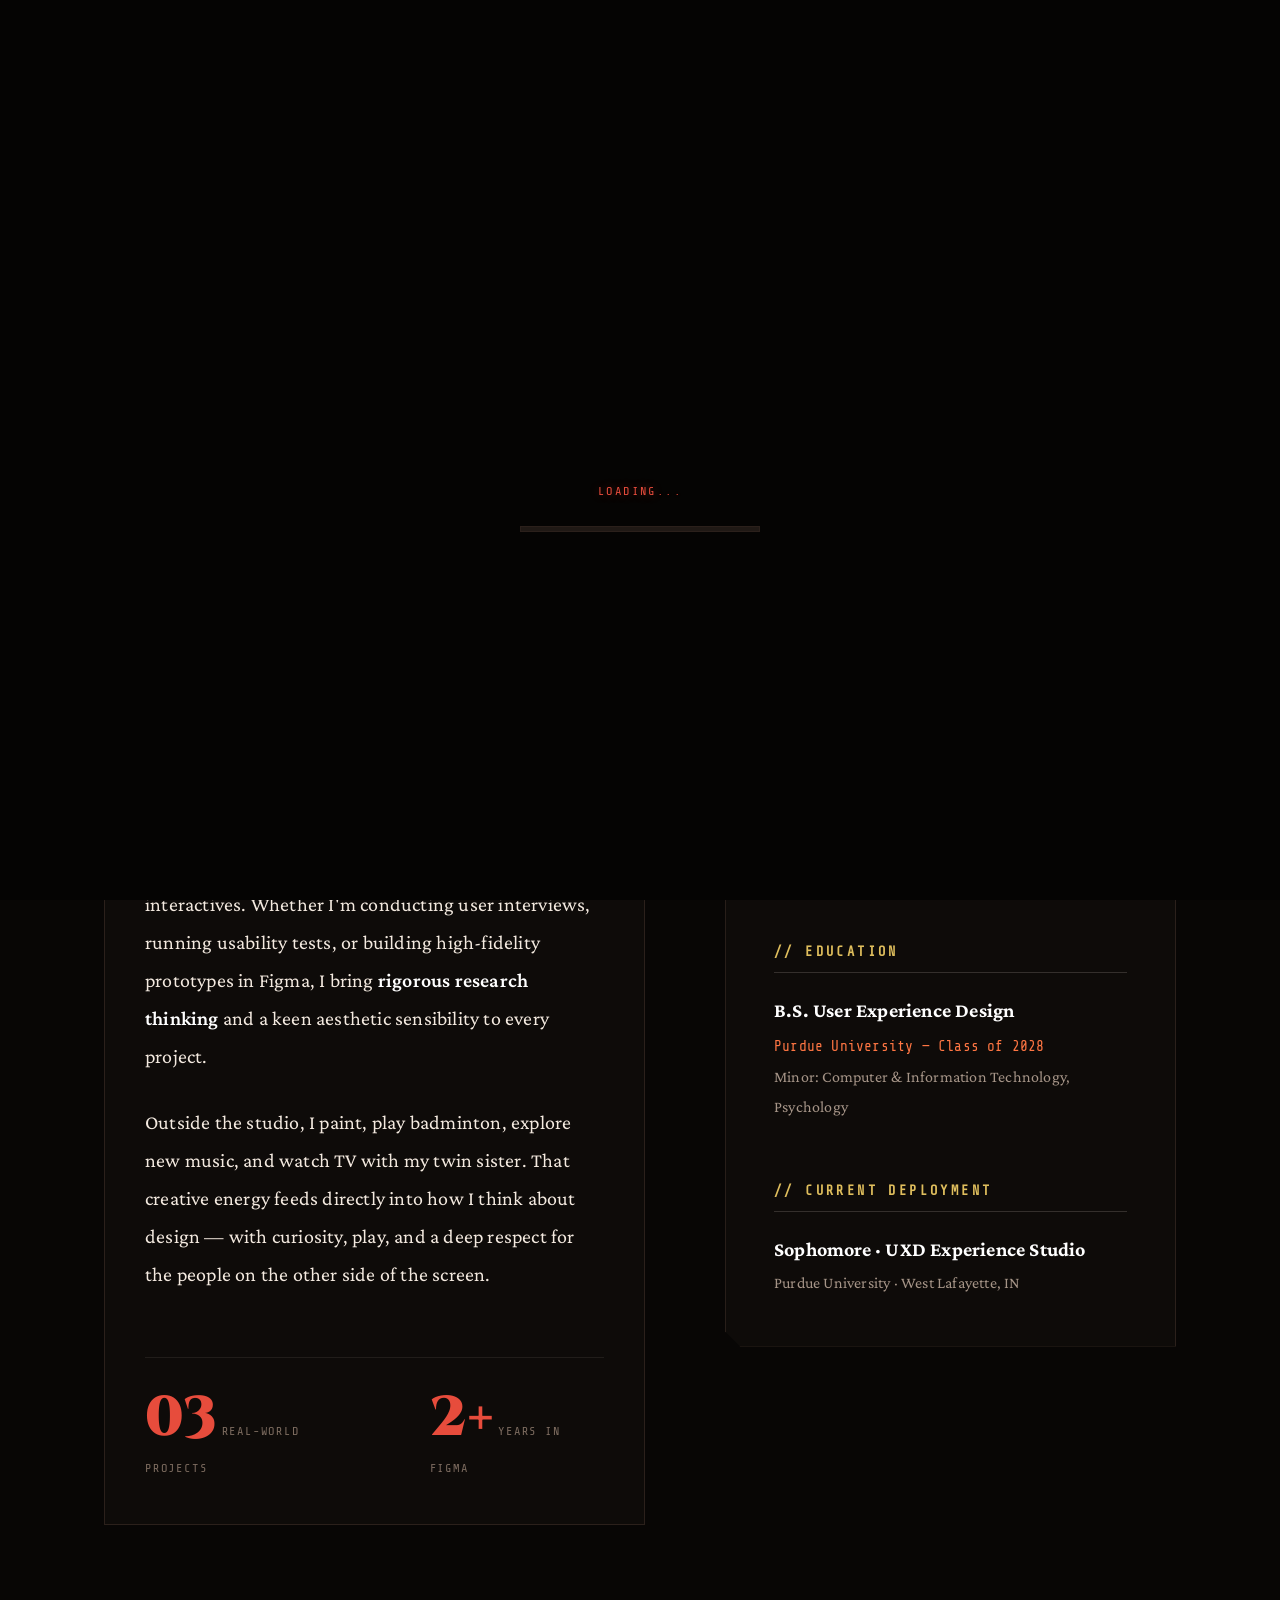
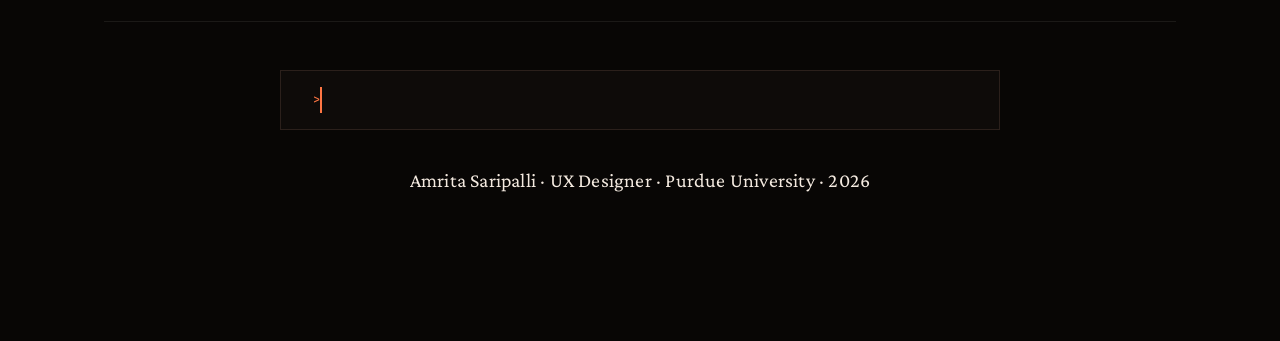
==== commit 04ca11d9: "Add files via upload" ====
--- a/about.html
+++ b/about.html
@@ -21,11 +21,6 @@
     </div>
   </div>
 
-  <div class="top-right-battleground">
-    <div class="battle-leon"></div>
-    <div class="battle-zombie"></div>
-  </div>
-
   <div id="cursor-dot"></div>
   <div id="cursor-ring"></div>
 
@@ -40,15 +35,14 @@
 
   <main class="clean-about-wrapper">
     <header class="about-hero-header">
-      <p class="section-label">Personnel Dossier</p>
       <h2 class="section-title">Designer. Researcher.<br>Problem Solver.</h2>
       <div class="section-divider"></div>
     </header>
 
     <div class="clean-about-grid">
       
-      <section class="bio-panel">
-        <div class="text-block">
+      <section class="bio-panel standard-about-box">
+        <div class="text-block biography-content-text">
           <p>
             I'm <strong>Amrita Saripalli</strong>, a second-year UX Design student at Purdue University pursuing a Bachelor's degree with a minor in <em>Computer & Information Technology</em>. I sit at the intersection of design, technology, and human behavior — driven by a belief that the best digital experiences feel invisible.
           </p>
@@ -61,14 +55,17 @@
         </div>
 
         <div class="clean-stats-row">
+          
           <div class="clean-stat-item">
             <span class="stat-num">03</span>
             <span class="stat-lbl">Real-World Projects</span>
           </div>
+
           <div class="clean-stat-item">
             <span class="stat-num">2+</span>
             <span class="stat-lbl">Years in Figma</span>
           </div>
+
         </div>
       </section>
 
@@ -78,10 +75,9 @@
           <h4 class="meta-title">// Tools & Methods</h4>
           <div class="clean-tags-container">
             <span class="tag">Figma,</span>
-            <span class="tag">Miro,</span>
+            <span class="tag">Framer,</span>
             <span class="tag">Notion,</span>
             <span class="tag">HTML / CSS,</span>
-            <span class="tag">JavaScript,</span>
             <span class="tag">User Interviews,</span>
             <span class="tag">Usability Testing,</span>
             <span class="tag">Journey Mapping,</span>
@@ -98,7 +94,7 @@
           <h4 class="meta-title">// Education</h4>
           <div class="meta-details">
             <strong>B.S. User Experience Design</strong>
-            <p class="sub-detail">Purdue University — Class of 2027</p>
+            <p class="sub-detail">Purdue University — Class of 2028</p>
             <p class="ash-detail">Minor: Computer & Information Technology, Psychology</p>
           </div>
         </div>
@@ -125,6 +121,8 @@
     </footer>
   </main>
 
+  <div id="global-teleport-leon" class="global-patrol-leon"></div>
+
   <script src="main.js"></script>
 </body>
 </html>
--- a/style.css
+++ b/style.css
@@ -52,23 +52,22 @@
 }
 
 /* ═══════════════════════════════════════════
-    CUSTOM CURSOR
+    STANDARD CURSOR DECORATORS
 ═══════════════════════════════════════════ */
 #cursor-dot {
-  position: fixed; top: 0; left: 0; z-index: 9999;
+  position: absolute; top: 0; left: 0; z-index: 99999;
   width: 10px; height: 10px; border-radius: 50%;
   background: var(--crimson);
   pointer-events: none;
   transform: translate(-50%,-50%);
-  transition: transform 0.1s, background 0.2s, width 0.2s, height 0.2s;
+  transition: width 0.2s, height 0.2s, background 0.2s;
 }
 #cursor-ring {
-  position: fixed; top: 0; left: 0; z-index: 9998;
+  position: absolute; top: 0; left: 0; z-index: 99998;
   width: 36px; height: 36px; border-radius: 50%;
   border: 1px solid rgba(231,76,60,0.6);
   pointer-events: none;
   transform: translate(-50%,-50%);
-  transition: transform 0.18s var(--ease-smooth), width 0.25s, height 0.25s, border-color 0.25s;
 }
 body:has(a:hover) #cursor-dot,
 body:has(button:hover) #cursor-dot { width: 16px; height: 16px; background: var(--ember); }
@@ -375,7 +374,7 @@
   position: fixed;
   inset: 0;
   background: #050403; 
-  z-index: 10000; 
+  z-index: 100000; /* Increased to ensure it covers wandering overlays safely */
   display: flex;
   justify-content: center;
   align-items: center;
@@ -434,7 +433,7 @@
       0px -20px #dfbe5d, 4px -20px #fad773, 8px -20px #fad773, 12px -20px #dfbe5d,
       4px -16px #f4eae0, 8px -16px #f4eae0, 12px -16px #f4eae0,
       4px -12px #34527d, 8px -12px #4a72a8, 12px -12px #34527d,
-      0px -8px #34527d, 2px -8px #4a72a8, 4px -8px #4a72a8, 12px -8px #34527d, 16px -8px #34527d,
+      0px -8px #34527d, 2px -8px #4a72a8, 8px -8px #4a72a8, 12px -8px #34527d, 16px -8px #34527d,
       4px -4px #34527d, 8px -4px #34527d, 12px -4px #34527d,
       4px 0px #111, 12px 0px #111,
       0px 4px #111, 16px 4px #111;
@@ -487,11 +486,78 @@
   align-items: start;
 }
 
-.bio-panel .text-block p {
+.standard-about-box {
+  background: var(--void);
+  padding: 2.5rem;
+  border: 1px solid var(--panel);
+}
+
+.biography-content-text p {
   font-size: 1.25rem;
   line-height: 1.9;
-  color: var(--ash);
+  color: var(--canvas); 
   margin-bottom: 1.8rem;
+}
+
+.biography-content-text strong { color: var(--parchment); }
+.biography-content-text em { color: var(--gold); }
+
+/* 🌍 GLOBAL TELEPORTING SAFE LAYOUT ENGINE 🌍 */
+.global-patrol-leon {
+  width: 8px;
+  height: 8px;
+  position: absolute !important; 
+  z-index: 99999 !important;
+  image-rendering: pixelated;
+  image-rendering: crisp-edges;
+  pointer-events: none;
+  opacity: 0;
+  transform: scale(2.5);
+  transition: opacity 0.4s var(--ease-smooth);
+}
+
+.global-patrol-leon.visible-idle {
+  opacity: 1;
+  box-shadow:
+    2px -16px #dfbe5d, 4px -16px #dfbe5d, 6px -16px #dfbe5d,
+    2px -14px #fad773, 4px -14px #fad773, 6px -14px #dfbe5d,
+    2px -12px #f4eae0, 4px -12px #f4eae0,
+    2px -10px #4a72a8, 4px -10px #4a72a8, 6px -10px #34527d,
+    0px -8px #34527d, 2px -8px #4a72a8, 4px -8px #4a72a8, 6px -8px #34527d,
+    2px -6px #34527d, 4px -6px #34527d,
+    2px -4px #7c8da3, 4px -4px #7c8da3,
+    2px -2px #5a6b82, 4px -2px #5a6b82;
+}
+
+.global-patrol-leon.active-flash {
+  box-shadow:
+    2px -16px #dfbe5d, 4px -16px #dfbe5d, 6px -16px #dfbe5d,
+    2px -14px #fad773, 4px -14px #fad773, 6px -14px #dfbe5d,
+    2px -12px #f4eae0, 4px -12px #f4eae0,
+    2px -10px #4a72a8, 4px -10px #4a72a8, 6px -10px #34527d, 8px -10px #ff7643, 10px -10px #ffffff,
+    0px -8px #34527d, 2px -8px #4a72a8, 4px -8px #4a72a8, 6px -8px #34527d,
+    2px -6px #34527d, 4px -6px #34527d,
+    2px -4px #7c8da3, 4px -4px #7c8da3,
+    2px -2px #5a6b82, 4px -2px #5a6b82;
+}
+
+.global-patrol-leon::after {
+  content: '';
+  position: absolute;
+  top: -10px;
+  left: 12px; 
+  width: 0px;
+  height: 40px;
+  background: linear-gradient(to right, rgba(250, 215, 115, 0.16) 0%, rgba(250, 215, 115, 0.04) 65%, transparent 100%);
+  clip-path: polygon(0% 42%, 0% 58%, 100% 100%, 100% 0%);
+  opacity: 0;
+  transform-origin: left center;
+  transition: width 0.4s cubic-bezier(0.25, 1, 0.5, 1), opacity 0.3s;
+}
+
+.global-patrol-leon.active-flash::after {
+  width: 440px;
+  opacity: 1;
 }
 
 .clean-stats-row {
@@ -816,7 +882,7 @@
 }
 
 /* ═══════════════════════════════════════════
-    AUTOMATED FLASHLIGHT SCAN SYSTEM
+    AUTOMATED HOME PAGE HERO FLASHLIGHT SCAN SYSTEM
 ═══════════════════════════════════════════ */
 .hero-name-interactive-group {
   display: inline-block !important;
@@ -830,7 +896,7 @@
   display: block !important;
   margin: 0 !important;
   font-family: var(--font-display);
-  font-size: clamp(3.8rem, 8vw, 8rem) !important; /* Restored back completely to original huge size */
+  font-size: clamp(3.8rem, 8vw, 8rem) !important; 
   font-weight: 900;
   line-height: 1.0;
   color: var(--parchment);
@@ -847,29 +913,21 @@
   display: block !important;
   width: 8px;
   height: 8px;
-  
-  /* Positions Leon relative to the right edge of your big headline string */
   position: absolute !important;
-  left: 620px;  /* Incremented from 480px to safely clear the restored name width */
+  left: 620px;  
   bottom: 24px; 
   z-index: 9999 !important;
-  
   image-rendering: pixelated;
   image-rendering: crisp-edges;
   transform: scale(2.5); 
-  
   animation: leonPatrolScanner 5s steps(1) infinite !important;
 }
 
-/* Flashlight Vector Ray Overlay Container */
 .name-companion-leon::after {
   content: '';
   position: absolute;
-  
-  /* FIXED BEAM CONE COUPLING: Anchors light throw directly to Leon's hand pixel coordinate */
   top: -8px; 
   right: 6px; 
-  
   width: 0px;
   height: 35px;
   background: linear-gradient(to left, rgba(250, 215, 115, 0.45) 0%, rgba(250, 215, 115, 0.05) 75%, transparent 100%);
@@ -877,27 +935,18 @@
   opacity: 0;
   transform-origin: right center;
   pointer-events: none;
-  
   animation: flashlightBeamPatrol 5s ease-in-out infinite !important;
 }
 
-/* ═══════════════════════════════════════════
-    TIMELINE SEQUENCES (THE PATROL LOOP)
-═══════════════════════════════════════════ */
 @keyframes leonPatrolScanner {
-  /* 0s - 2.5s: Idle Breathing Loop (Pants updated to clearly visible light tactical slate) */
   0%, 20%, 40% {
     box-shadow:
-      /* Head / Hair */
       2px -16px #dfbe5d, 4px -16px #dfbe5d, 6px -16px #dfbe5d,
       2px -14px #fad773, 4px -14px #fad773, 6px -14px #dfbe5d,
-      /* Face */
       2px -12px #f4eae0, 4px -12px #f4eae0,
-      /* Vest / Blue Shirt */
       2px -10px #4a72a8, 4px -10px #4a72a8, 6px -10px #34527d,
       0px -8px #34527d, 2px -8px #4a72a8, 4px -8px #4a72a8, 6px -8px #34527d,
       2px -6px #34527d, 4px -6px #34527d,
-      /* UPGRADED: Highly visible lighter tactical cargo pant shades */
       2px -4px #7c8da3, 4px -4px #7c8da3,
       2px -2px #5a6b82, 4px -2px #5a6b82;
   }
@@ -912,25 +961,17 @@
       2px -3px #7c8da3, 4px -3px #7c8da3,
       2px -1px #5a6b82, 4px -1px #5a6b82;
   }
-  
-  /* 2.5s - 4.5s: Snaps flashlight out backward towards text rows */
   50%, 60%, 70%, 80% {
     box-shadow:
-      /* Head / Hair */
       2px -16px #dfbe5d, 4px -16px #dfbe5d, 6px -16px #dfbe5d,
       2px -14px #fad773, 4px -14px #fad773, 6px -14px #dfbe5d,
-      /* Face */
       2px -12px #f4eae0, 4px -12px #f4eae0,
-      /* Hand extended out holding glowing tool element (#ffffff) */
       -2px -10px #ffffff, 0px -10px #ff7643, 2px -10px #4a72a8, 4px -10px #4a72a8, 6px -10px #34527d,
       0px -8px #34527d, 2px -8px #4a72a8, 4px -8px #4a72a8, 6px -8px #34527d,
       2px -6px #34527d, 4px -6px #34527d,
-      /* UPGRADED: Highly visible lighter tactical cargo pant shades */
       2px -4px #7c8da3, 4px -4px #7c8da3,
       2px -2px #5a6b82, 4px -2px #5a6b82;
   }
-  
-  /* 4.5s - 5s: Resets tool away */
   90% {
     box-shadow:
       2px -16px #dfbe5d, 4px -16px #dfbe5d, 6px -16px #dfbe5d,
@@ -945,18 +986,15 @@
 }
 
 @keyframes flashlightBeamPatrol {
-  0%, 48%, 92%, 100% {
-    width: 0px;
-    opacity: 0;
-  }
-  52%, 88% {
-    width: 620px; /* Expands to cover full length of restored large headline font */
-    opacity: 1;
-  }
-}
-
+  0%, 48%, 92%, 100% { width: 0px; opacity: 0; }
+  52%, 88% { width: 620px; opacity: 1; }
+}
+
+/* ═══════════════════════════════════════════
+    RESPONSIVE OVERRIDES
+═══════════════════════════════════════════ */
 @media (max-width: 1140px) {
-  .name-companion-leon { display: none !important; }
+  .name-companion-leon, .global-patrol-leon { display: none !important; }
 }
 
 @media (max-width: 900px) {
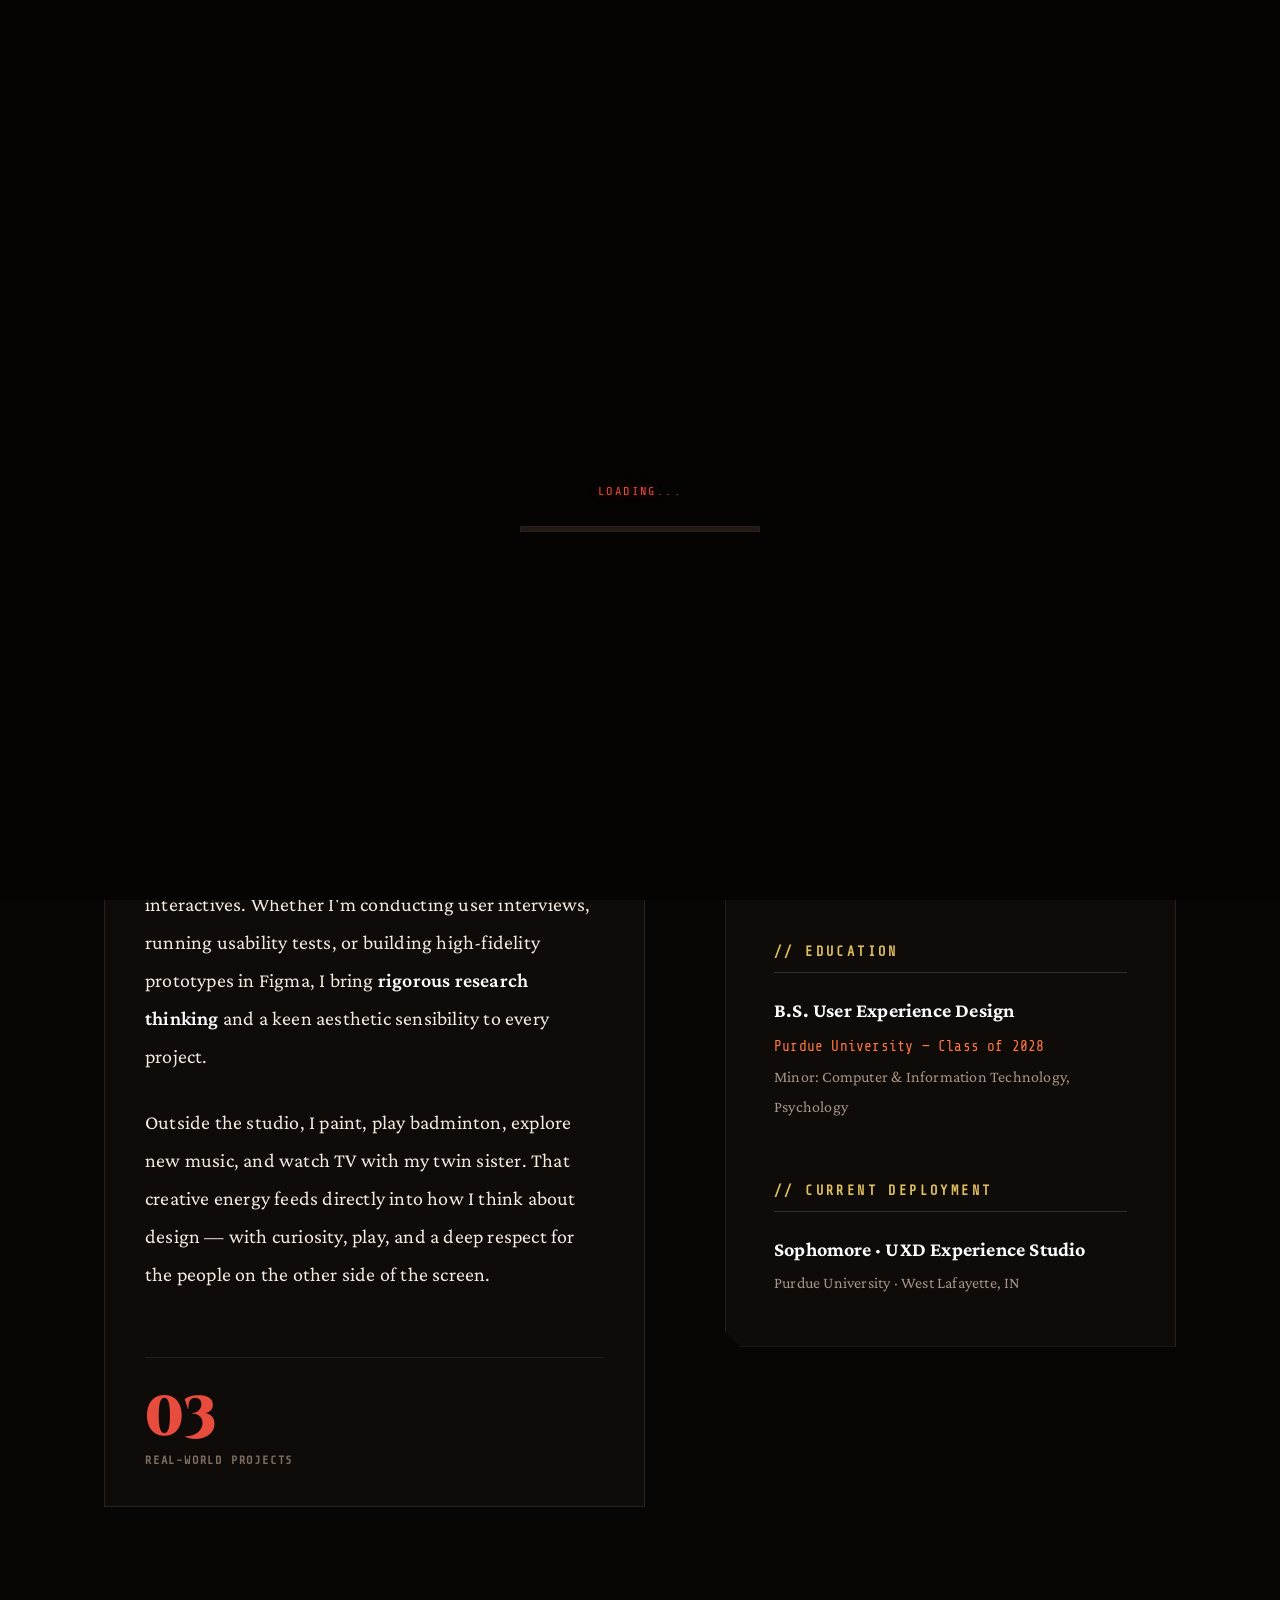
==== commit 5f4bce33: "Add files via upload" ====
--- a/about.html
+++ b/about.html
@@ -55,18 +55,9 @@
         </div>
 
         <div class="clean-stats-row">
-          
           <div class="clean-stat-item">
             <span class="stat-num">03</span>
             <span class="stat-lbl">Real-World Projects</span>
-          </div>
-
-          <div class="clean-stat-item">
-            <span class="stat-num">2+</span>
-            <span class="stat-lbl">Years in Figma</span>
-          </div>
-
-        </div>
       </section>
 
       <aside class="meta-panel">
@@ -109,19 +100,11 @@
 
       </aside>
     </div>
-
-    <footer class="terminal-footer">
-      <div class="typewriter-container">
-        <span class="terminal-prompt">> </span>
-        <p class="typewriter-text">SYSTEM LOG: AMRITA SARIPALLI IS READY FOR ACTIVE DEPLOYMENT...</p>
-      </div>
-      <div class="footer-sig">
-        Amrita Saripalli · UX Designer · Purdue University · 2026
-      </div>
-    </footer>
   </main>
 
-  <div id="global-teleport-leon" class="global-patrol-leon"></div>
+  <div id="global-teleport-leon" class="global-patrol-leon">
+    <div class="beam-cone-ray"></div>
+  </div>
 
   <script src="main.js"></script>
 </body>
--- a/style.css
+++ b/style.css
@@ -267,25 +267,25 @@
 ═══════════════════════════════════════════ */
 .project-overview {
   display: grid;
-  grid-template-columns: 1.5fr 1fr; 
-  gap: 4rem;
+  grid-template-columns: 1fr 320px; 
+  gap: 2.5rem;
   align-items: center;
-  margin-bottom: 3rem;
+  margin-bottom: 4rem;
+  width: 100%;
 }
 
 .project-sidebar {
-  border-left: none; 
-  padding-left: 0;
   display: flex;
-  justify-content: center;
+  justify-content: flex-end; 
   align-items: center;
+  width: 100%;
 }
 
 .sneak-peek-viewport {
   position: relative;
   width: 100%;
-  max-width: 340px; 
-  aspect-ratio: 1 / 1; 
+  max-width: 280px; 
+  aspect-ratio: 4 / 3; 
   background: var(--void);
   border: 1px solid var(--panel);
   overflow: hidden;
@@ -319,8 +319,8 @@
   height: 100%;
   object-fit: cover;
   display: block;
-  filter: brightness(0.4) grayscale(0.6) contrast(1.2); 
-  transform: scale(1.05) rotate(-1deg); 
+  filter: brightness(0.4) grayscale(0.5) contrast(1.1); 
+  transform: scale(1.03) rotate(-0.5deg);
   transition: transform 0.6s cubic-bezier(0.25, 1, 0.5, 1), filter 0.6s var(--ease-smooth);
 }
 
@@ -332,7 +332,7 @@
   font-size: 0.65rem;
   letter-spacing: 0.2em;
   color: var(--muted);
-  background: rgba(8, 6, 5, 0.85);
+  background: rgba(8, 6, 5, 0.9);
   padding: 2px 8px;
   text-transform: uppercase;
   z-index: 5;
@@ -345,7 +345,7 @@
 
 .project-entry:hover .sneak-peek-viewport {
   border-color: var(--ember);
-  box-shadow: 0 0 20px rgba(255, 118, 67, 0.15);
+  box-shadow: 0 0 25px rgba(255, 118, 67, 0.18);
 }
 
 .project-entry:hover .sneak-peek-viewport::before,
@@ -355,7 +355,7 @@
 
 .project-entry:hover .sneak-peek-viewport img {
   filter: brightness(1.0) grayscale(0) contrast(1.0); 
-  transform: scale(1.15) rotate(0deg); 
+  transform: scale(1.1) rotate(0deg); 
 }
 
 .project-entry:hover .peek-badge {
@@ -374,7 +374,7 @@
   position: fixed;
   inset: 0;
   background: #050403; 
-  z-index: 100000; /* Increased to ensure it covers wandering overlays safely */
+  z-index: 100000; 
   display: flex;
   justify-content: center;
   align-items: center;
@@ -502,7 +502,7 @@
 .biography-content-text strong { color: var(--parchment); }
 .biography-content-text em { color: var(--gold); }
 
-/* 🌍 GLOBAL TELEPORTING SAFE LAYOUT ENGINE 🌍 */
+/* 🌍 GLOBAL TELEPORTING SAFE LAYOUT ENGINE (360 DEGREE FORK) 🌍 */
 .global-patrol-leon {
   width: 8px;
   height: 8px;
@@ -541,25 +541,35 @@
     2px -2px #5a6b82, 4px -2px #5a6b82;
 }
 
-.global-patrol-leon::after {
+.beam-cone-ray {
+  position: absolute;
+  top: -8px; 
+  left: 8px; 
+  width: 0px;
+  height: 40px;
+  transform-origin: left center; 
+  pointer-events: none;
+  opacity: 0;
+  transition: opacity 0.3s ease, width 0.4s cubic-bezier(0.25, 1, 0.5, 1);
+  z-index: 100;
+}
+
+.beam-cone-ray::after {
   content: '';
   position: absolute;
-  top: -10px;
-  left: 12px; 
-  width: 0px;
-  height: 40px;
+  inset: 0;
   background: linear-gradient(to right, rgba(250, 215, 115, 0.16) 0%, rgba(250, 215, 115, 0.04) 65%, transparent 100%);
   clip-path: polygon(0% 42%, 0% 58%, 100% 100%, 100% 0%);
-  opacity: 0;
-  transform-origin: left center;
-  transition: width 0.4s cubic-bezier(0.25, 1, 0.5, 1), opacity 0.3s;
-}
-
-.global-patrol-leon.active-flash::after {
+}
+
+.global-patrol-leon.active-flash .beam-cone-ray {
   width: 440px;
   opacity: 1;
 }
 
+/* ═══════════════════════════════════════════
+    FIXED: METRICS DESIGN SYNCHRONIZATION
+═══════════════════════════════════════════ */
 .clean-stats-row {
   display: flex;
   gap: 4rem;
@@ -568,21 +578,31 @@
   border-top: 1px solid var(--fog);
 }
 
-.clean-stat-item .stat-num {
-  font-family: var(--font-display);
-  font-size: 3.5rem;
-  font-weight: 900;
-  color: var(--crimson);
-  line-height: 1;
-}
-
-.clean-stat-item .stat-lbl {
-  font-family: var(--font-mono);
-  font-size: 0.75rem;
-  letter-spacing: 0.15em;
-  color: var(--muted);
-  text-transform: uppercase;
-  margin-top: 0.5rem;
+.clean-stat-item {
+  display: flex;
+  flex-direction: column;
+}
+
+/* Force both elements inside the stat card to inherit the correct typography */
+.clean-stat-item .stat-num,
+.clean-stat-item * {
+  font-family: var(--font-display) !important;
+  font-size: 3.5rem !important;
+  font-weight: 900 !important;
+  color: var(--crimson) !important;
+  line-height: 1 !important;
+}
+
+/* Explicitly targets the underlying structural labels to preserve monospacing */
+.clean-stat-item .stat-lbl,
+.clean-stat-item .stat-lbl *,
+.clean-stat-item span:last-child {
+  font-family: var(--font-mono) !important;
+  font-size: 0.75rem !important;
+  letter-spacing: 0.15em !important;
+  color: var(--muted) !important;
+  text-transform: uppercase !important;
+  margin-top: 0.5rem !important;
 }
 
 .meta-panel {
@@ -627,258 +647,6 @@
 .meta-details .ash-detail {
   color: var(--ash);
   font-size: 1rem;
-}
-
-/* ═══════════════════════════════════════════
-    CONTACT: CODEC COMMUNICATOR SCREEN SYSTEM
-═══════════════════════════════════════════ */
-#contact {
-  background: var(--ink);
-  padding: 8rem 4rem;
-  display: flex;
-  justify-content: center;
-  align-items: center;
-}
-
-.codec-wrapper {
-  width: 100%;
-  max-width: 1000px;
-  background: #0f0d0b;
-  border: 3px solid #2d2520;
-  padding: 2rem;
-  box-shadow: inset 0 0 50px rgba(0,0,0,0.9), 0 25px 60px rgba(0,0,0,0.8);
-}
-
-.codec-hud-top {
-  display: flex;
-  justify-content: space-between;
-  align-items: center;
-  border-bottom: 1px solid #2d2520;
-  padding-bottom: 1rem;
-  margin-bottom: 2rem;
-  font-family: var(--font-mono);
-}
-
-.hud-hardware-module {
-  display: flex;
-  align-items: center;
-  gap: 0.75rem;
-}
-
-.hud-light-indicator {
-  width: 12px;
-  height: 12px;
-  background: #2ecc71; 
-  border-radius: 50%;
-  box-shadow: 0 0 12px #2ecc71;
-}
-
-.hud-serial {
-  font-size: 0.75rem;
-  color: var(--muted);
-}
-
-.hud-frequency {
-  font-size: 0.9rem;
-  color: var(--gold);
-  letter-spacing: 0.1em;
-}
-
-.codec-display-matrix {
-  display: grid;
-  grid-template-columns: 1fr 1fr;
-  gap: 2.5rem;
-  margin-bottom: 2rem;
-}
-
-.codec-screen-panel {
-  background: #050403;
-  border: 1px solid #2d2520;
-  display: flex;
-  flex-direction: column;
-}
-
-.panel-tag {
-  font-family: var(--font-mono);
-  font-size: 0.7rem;
-  color: var(--ash);
-  background: #14110f;
-  padding: 0.4rem 1rem;
-  border-bottom: 1px solid #2d2520;
-}
-
-.panel-screen-viewfinder {
-  position: relative;
-  height: 240px;
-  background: #0d110f;
-  overflow: hidden;
-  display: flex;
-  justify-content: center;
-  align-items: center;
-}
-
-.vfr-scanlines {
-  position: absolute;
-  inset: 0;
-  background: linear-gradient(rgba(18,16,16,0) 50%, rgba(0,0,0,0.25) 50%), repeating-linear-gradient(90deg, rgba(255,255,255,0.03), rgba(255,255,255,0.03) 1px, transparent 1px, transparent 4px);
-  background-size: 100% 4px, 4px 100%;
-  z-index: 5;
-  pointer-events: none;
-}
-
-.vfr-avatar-placeholder {
-  text-align: center;
-  color: var(--muted);
-  font-family: var(--font-mono);
-  font-size: 0.75rem;
-}
-
-.vfr-avatar-placeholder::before {
-  content: '';
-  display: block;
-  width: 70px;
-  height: 80px;
-  margin: 0 auto 1rem;
-  background: linear-gradient(45deg, #18221b, #223327);
-  border: 1px solid #2e4435;
-  box-shadow: 0 0 15px rgba(46,68,53,0.4);
-}
-
-.panel-footer-identity {
-  font-family: var(--font-mono);
-  font-size: 0.8rem;
-  color: var(--gold);
-  text-align: center;
-  background: #14110f;
-  padding: 0.5rem;
-  border-top: 1px solid #2d2520;
-  letter-spacing: 0.1em;
-}
-
-.vfr-social-feed {
-  padding: 1.5rem;
-  width: 100%;
-  height: 100%;
-  display: flex;
-  flex-direction: column;
-  justify-content: space-between;
-}
-
-.feed-status-text {
-  font-family: var(--font-mono);
-  font-size: 0.75rem;
-  color: #2ecc71;
-  margin-bottom: 1rem;
-}
-
-.communicator-channels {
-  display: flex;
-  flex-direction: column;
-  gap: 1rem;
-}
-
-.comms-btn {
-  display: flex;
-  align-items: center;
-  gap: 1rem;
-  background: #141815;
-  border: 1px solid #223327;
-  padding: 0.75rem 1rem;
-  text-decoration: none;
-  color: var(--canvas);
-  transition: all 0.25s ease;
-}
-
-.comms-btn:hover {
-  background: #1d2b20;
-  border-color: #2ecc71;
-  box-shadow: 0 0 15px rgba(46,204,113,0.2);
-}
-
-.comms-icon {
-  width: 20px;
-  height: 20px;
-  color: #2ecc71;
-}
-
-.comms-label-group {
-  display: flex;
-  flex-direction: column;
-}
-
-.comms-pre {
-  font-family: var(--font-mono);
-  font-size: 0.65rem;
-  color: var(--muted);
-}
-
-.comms-address {
-  font-size: 0.95rem;
-  font-weight: 600;
-}
-
-.codec-dialogue-console {
-  background: #090807;
-  border: 1px solid #2d2520;
-  padding: 1.5rem 2rem;
-  font-family: var(--font-body);
-}
-
-.console-speaker-tag {
-  font-family: var(--font-mono);
-  font-size: 0.8rem;
-  color: var(--crimson);
-  text-transform: uppercase;
-  letter-spacing: 0.1em;
-  margin-bottom: 0.25rem;
-}
-
-.console-dialogue-line {
-  font-size: 1.2rem;
-  font-style: italic;
-  color: var(--ash);
-}
-
-.terminal-footer {
-  margin-top: 6rem;
-  padding-top: 3rem;
-  border-top: 1px solid var(--fog);
-  display: flex;
-  flex-direction: column;
-  align-items: center;
-  gap: 2rem;
-}
-
-.typewriter-container {
-  display: flex;
-  align-items: center;
-  font-family: var(--font-mono);
-  font-size: 0.85rem;
-  color: var(--ember);
-  background: var(--void);
-  padding: 1rem 2rem;
-  border: 1px solid var(--panel);
-  width: 100%;
-  max-width: 720px;
-}
-
-.typewriter-text {
-  overflow: hidden;
-  white-space: nowrap;
-  border-right: 2px solid var(--ember);
-  width: 0;
-  animation: typeSequence 4s steps(55, end) infinite, blinkCursor 0.75s step-end infinite;
-}
-
-@keyframes typeSequence {
-  0%, 10% { width: 0; }
-  50%, 85% { width: 100%; }
-  95%, 100% { width: 0; }
-}
-
-@keyframes blinkCursor {
-  from, to { border-color: transparent; }
-  50% { border-color: var(--ember); }
 }
 
 /* ═══════════════════════════════════════════
@@ -991,6 +759,20 @@
 }
 
 /* ═══════════════════════════════════════════
+    BREADCRUMB CURSOR KEYFRAMES (FIXED SYNT)
+═══════════════════════════════════════════ */
+@keyframes typeSequence {
+  0%, 10% { width: 0; }
+  50%, 85% { width: 100%; }
+  95%, 100% { width: 0; }
+}
+
+@keyframes blinkCursor {
+  from, to { border-color: transparent; }
+  50% { border-color: var(--ember); }
+}
+
+/* ═══════════════════════════════════════════
     RESPONSIVE OVERRIDES
 ═══════════════════════════════════════════ */
 @media (max-width: 1140px) {
@@ -998,6 +780,9 @@
 }
 
 @media (max-width: 900px) {
-  .clean-about-grid, .codec-display-matrix { grid-template-columns: 1fr; gap: 3rem; }
+  .clean-about-grid { grid-template-columns: 1fr; gap: 3rem; }
   .clean-about-wrapper { padding: 0 2rem 2rem; }
+  .project-overview { grid-template-columns: 1fr; gap: 2rem; }
+  .project-sidebar { justify-content: flex-start; }
+  .sneak-peek-viewport { max-width: 340px; }
 }
